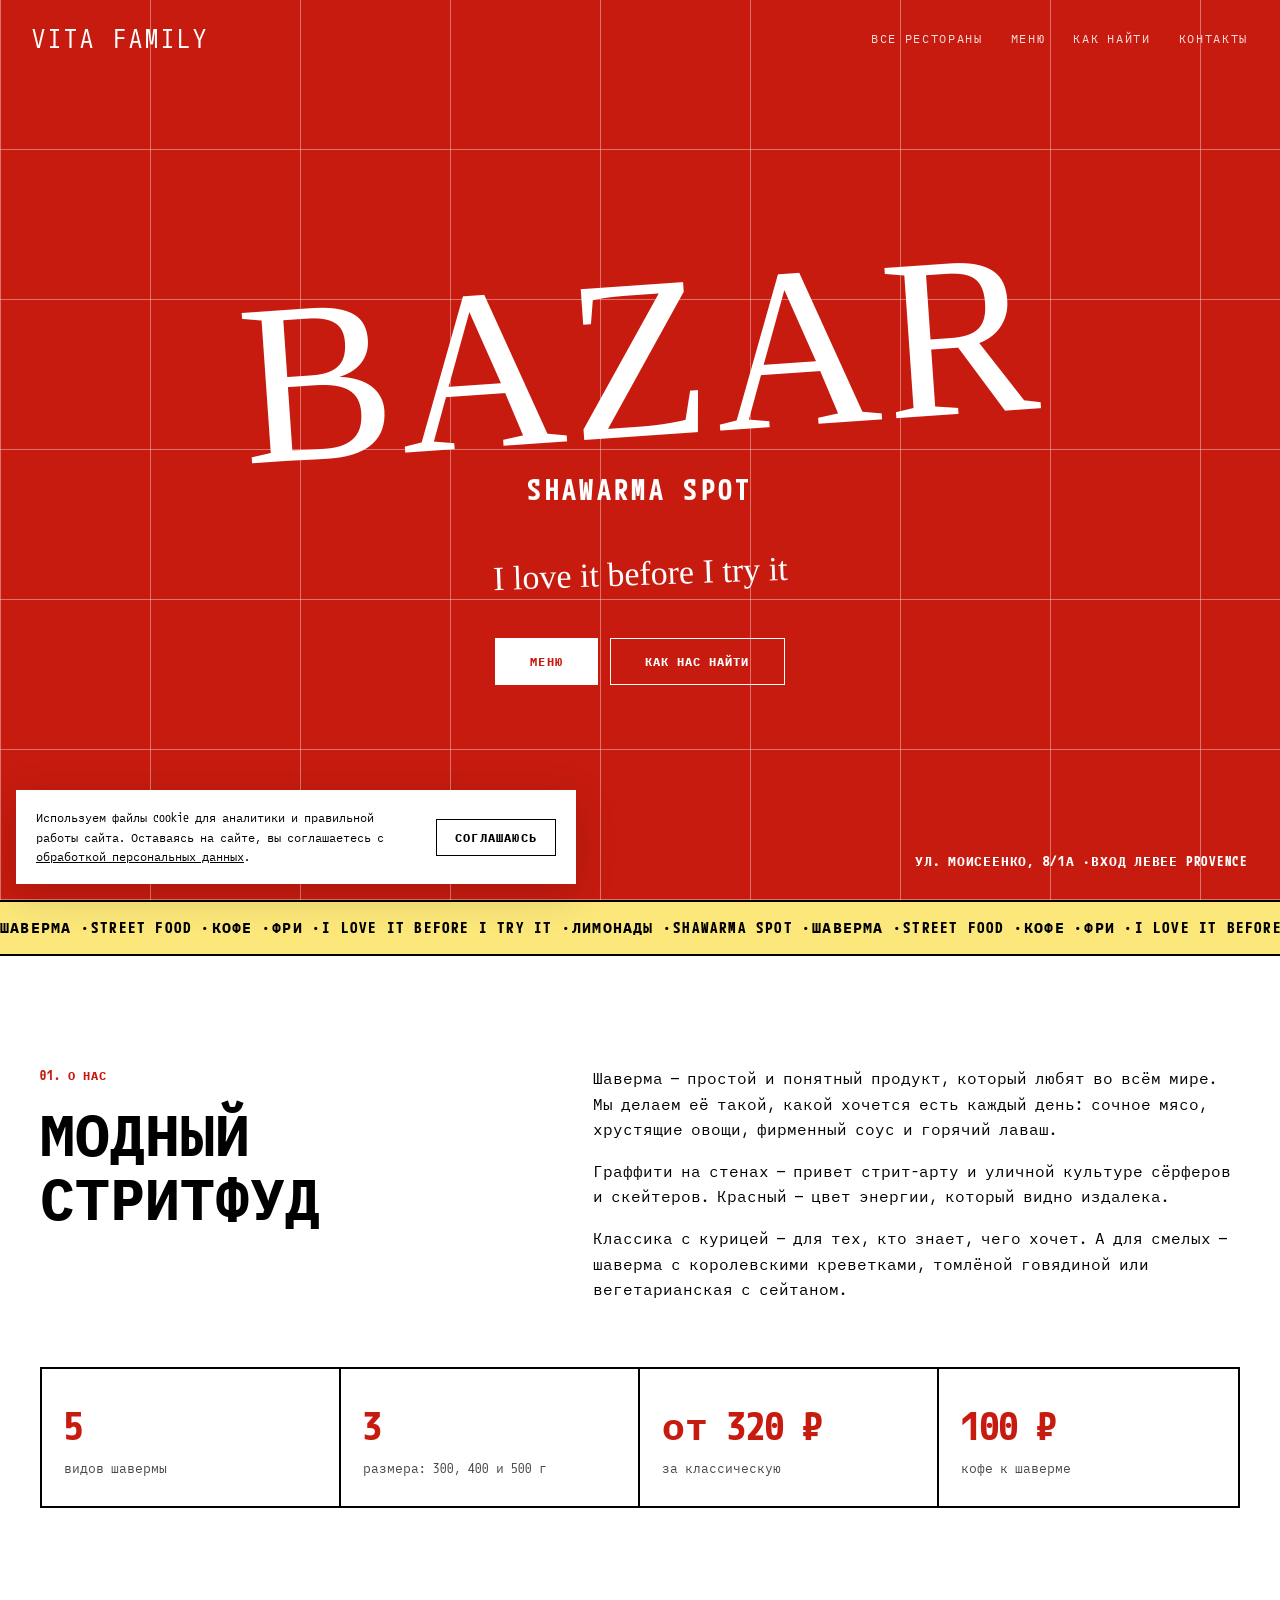
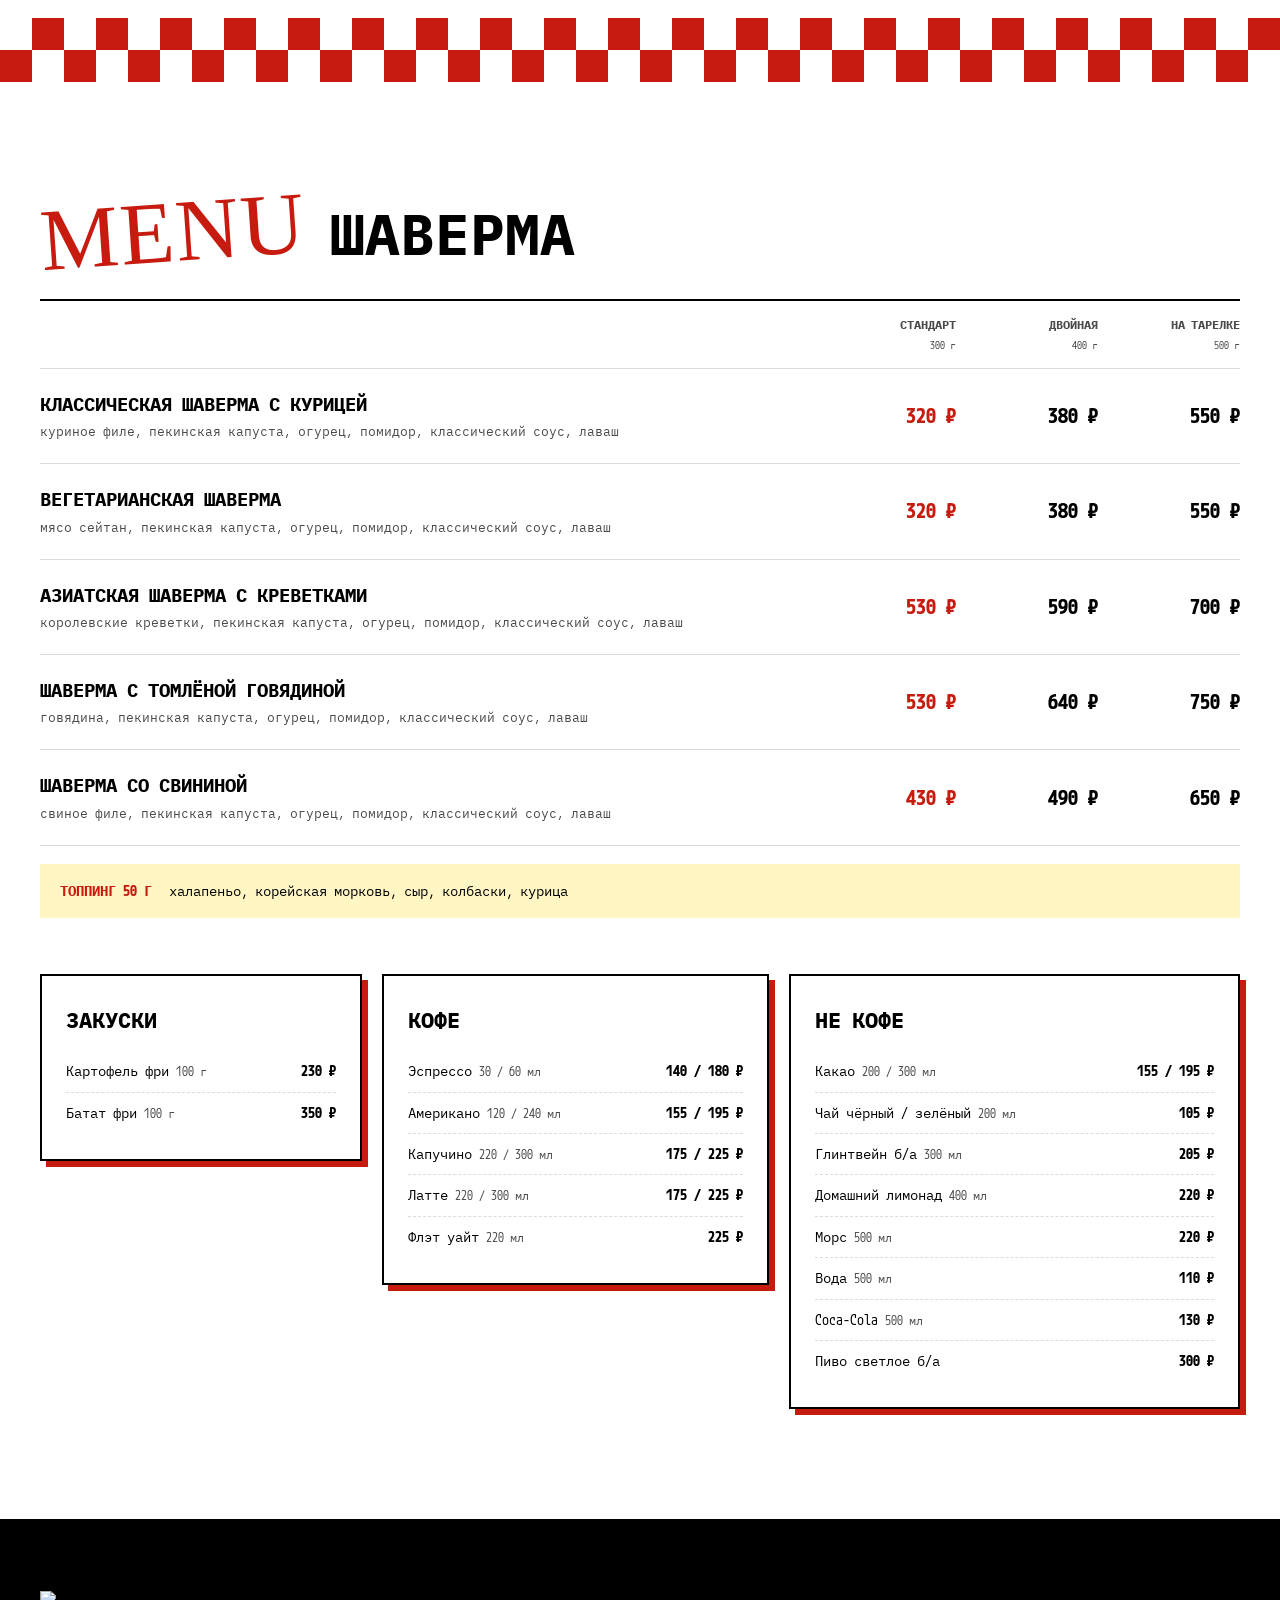
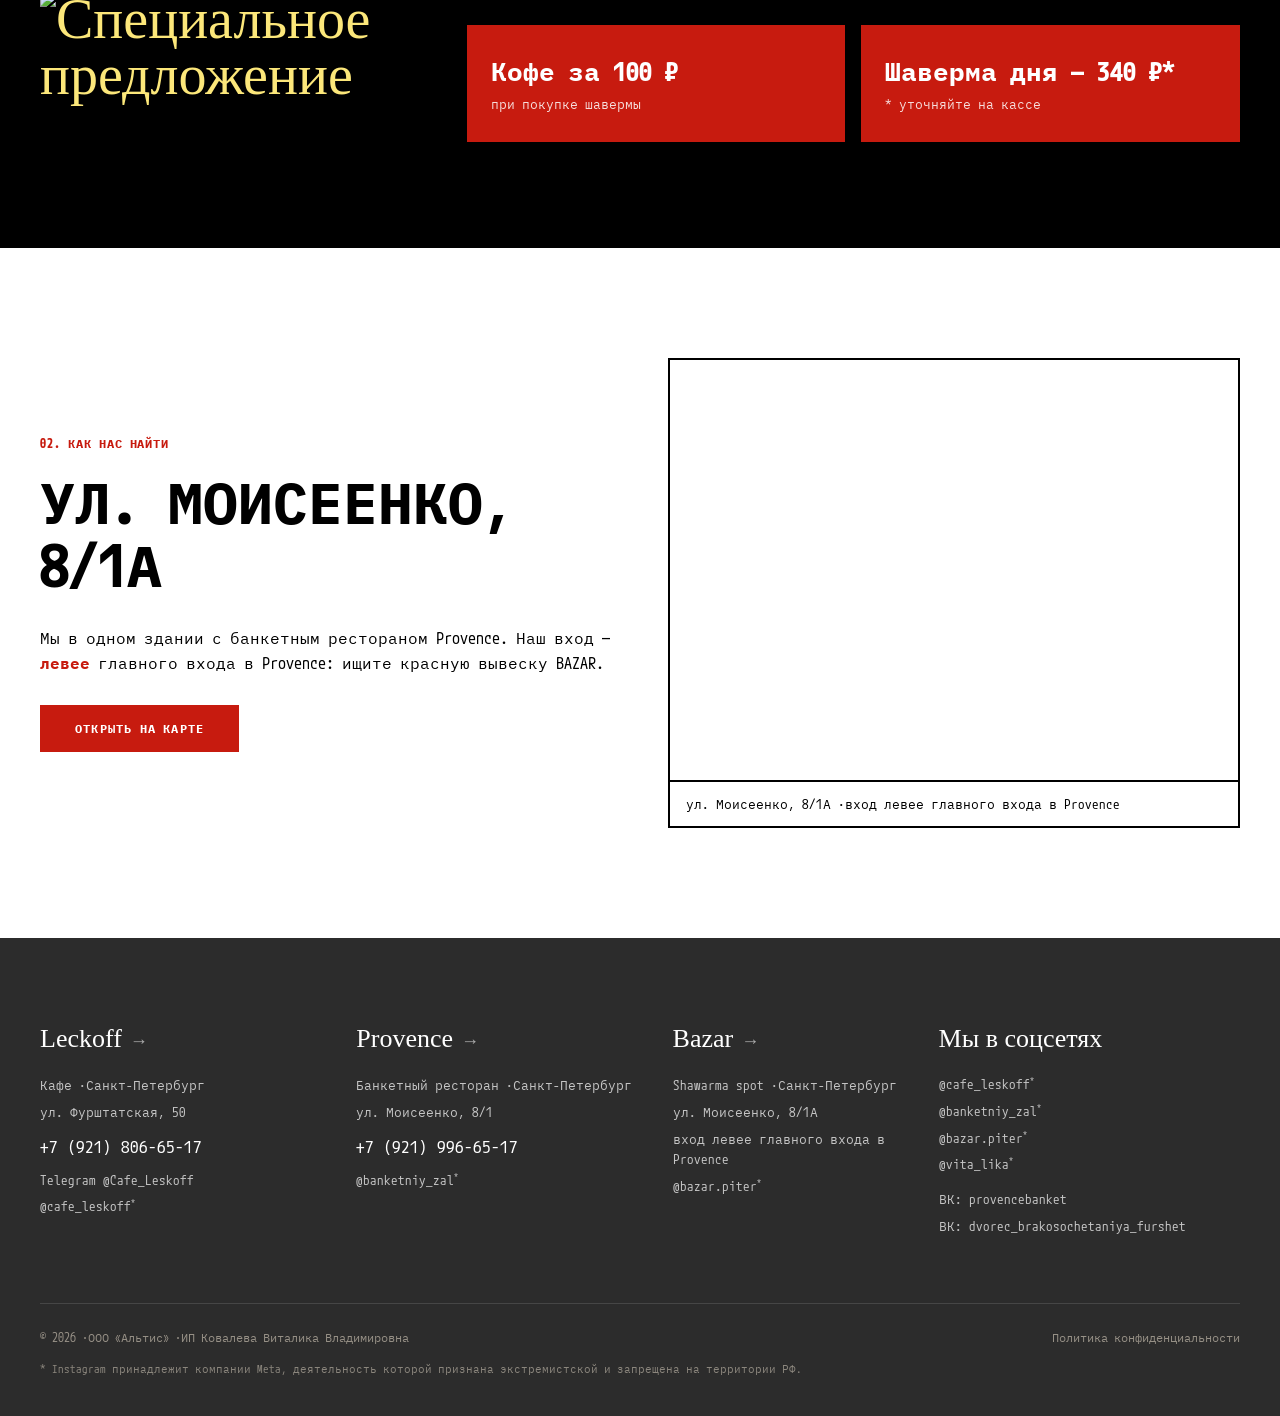
==== bazar.html @ 74ecf5f9 "v1 site" ====
<!doctype html>
<html lang="ru" class="is-loading">
<head>
  <meta charset="utf-8">
  <meta name="viewport" content="width=device-width, initial-scale=1">
  <title>Bazar — shawarma spot, Санкт-Петербург</title>
  <meta name="description" content="Bazar — шаверма-спот на ул. Моисеенко, 8/1: шаверма с курицей, креветками, говядиной и сейтаном, фри, кофе и лимонады.">
  <link rel="preconnect" href="https://fonts.googleapis.com">
  <link href="https://fonts.googleapis.com/css2?family=M+PLUS+Code+Latin:wght@400;500;700&family=IBM+Plex+Mono:wght@400;500;700&family=Permanent+Marker&family=Montserrat:wght@300;400;500;600&display=swap" rel="stylesheet">
  <link rel="stylesheet" href="styles.css">
</head>
<body class="theme-bazar">
  <!-- ПРЕЛОАДЕР -->
  <div class="preloader" aria-hidden="true">
    <div class="preloader__inner">
      <div class="preloader__word"><span style="--i:0">v</span><span style="--i:1">i</span><span style="--i:2">t</span><span style="--i:3">a</span><span style="--i:4">&nbsp;</span><span style="--i:5">f</span><span style="--i:6">a</span><span style="--i:7">m</span><span style="--i:8">i</span><span style="--i:9">l</span><span style="--i:10">y</span></div>
      <div class="preloader__line"><i></i></div>
    </div>
  </div>

  <header class="header">
    <a href="index.html" class="logo">vita family</a>
    <nav class="nav">
      <a href="index.html">Все рестораны</a>
      <a href="#menu">Меню</a>
      <a href="#find">Как найти</a>
      <a href="#contacts">Контакты</a>
    </nav>
    <button class="burger" aria-label="Меню">☰</button>
  </header>

  <!-- HERO: красная сетка из брендбука -->
  <section class="bz-hero">
    <div class="container bz-hero__inner">
      <div class="bz-hero__logo">
        <h1 class="bz-brush">BAZAR</h1>
        <span class="bz-hero__sub">SHAWARMA SPOT</span>
      </div>
      <p class="bz-hero__tag">I love it before I try it</p>
      <div class="bz-hero__actions">
        <a href="#menu" class="btn bz-btn bz-btn--white">Меню</a>
        <a href="#find" class="btn bz-btn">Как нас найти</a>
      </div>
      <div class="bz-hero__meta">
        <span>Санкт-Петербург</span>
        <span>ул. Моисеенко, 8/1А · вход левее Provence</span>
      </div>
    </div>
  </section>

  <div class="bz-marquee" aria-hidden="true"><div class="bz-marquee__track"><span>ШАВЕРМА · STREET FOOD · КОФЕ · ФРИ · I LOVE IT BEFORE I TRY IT · ЛИМОНАДЫ · SHAWARMA SPOT · </span><span>ШАВЕРМА · STREET FOOD · КОФЕ · ФРИ · I LOVE IT BEFORE I TRY IT · ЛИМОНАДЫ · SHAWARMA SPOT · </span><span>ШАВЕРМА · STREET FOOD · КОФЕ · ФРИ · I LOVE IT BEFORE I TRY IT · ЛИМОНАДЫ · SHAWARMA SPOT · </span><span>ШАВЕРМА · STREET FOOD · КОФЕ · ФРИ · I LOVE IT BEFORE I TRY IT · ЛИМОНАДЫ · SHAWARMA SPOT · </span></div></div>

  <!-- О НАС -->
  <section id="about" class="section">
    <div class="container bz-about reveal">
      <div>
        <div class="eyebrow">01. О нас</div>
        <h2 class="h2">Модный стритфуд</h2>
      </div>
      <div class="bz-about__text">
        <p>Шаверма — простой и понятный продукт, который любят во всём мире. Мы делаем её такой, какой хочется есть каждый день: сочное мясо, хрустящие овощи, фирменный соус и горячий лаваш.</p>
        <p>Граффити на стенах — привет стрит-арту и уличной культуре сёрферов и скейтеров. Красный — цвет энергии, который видно издалека.</p>
        <p>Классика с курицей — для тех, кто знает, чего хочет. А для смелых — шаверма с королевскими креветками, томлёной говядиной или вегетарианская с сейтаном.</p>
      </div>
    </div>
    <div class="container">
      <div class="bz-facts reveal">
        <div><b>5</b><span>видов шавермы</span></div>
        <div><b>3</b><span>размера: 300, 400 и 500 г</span></div>
        <div><b>от 320 ₽</b><span>за классическую</span></div>
        <div><b>100 ₽</b><span>кофе к шаверме</span></div>
      </div>
    </div>
  </section>

  <div class="bz-checker" aria-hidden="true"></div>

  <!-- МЕНЮ -->
  <section id="menu" class="section">
    <div class="container">
      <div class="bz-menu-head reveal">
        <span class="bz-brush bz-brush--red">MENU</span>
        <h2 class="h2">Шаверма</h2>
      </div>
      <div class="bz-table reveal">
        <div class="bz-row bz-row--head">
          <div></div><div>стандарт<br><small>300 г</small></div><div>двойная<br><small>400 г</small></div><div>на тарелке<br><small>500 г</small></div>
        </div>
          <div class="bz-row">
            <div class="bz-row__name"><b>Классическая шаверма с курицей</b><span>куриное филе, пекинская капуста, огурец, помидор, классический соус, лаваш</span></div>
            <div class="bz-row__p" data-label="стандарт 300 г">320 ₽</div>
            <div class="bz-row__p" data-label="двойная 400 г">380 ₽</div>
            <div class="bz-row__p" data-label="на тарелке 500 г">550 ₽</div>
          </div>
          <div class="bz-row">
            <div class="bz-row__name"><b>Вегетарианская шаверма</b><span>мясо сейтан, пекинская капуста, огурец, помидор, классический соус, лаваш</span></div>
            <div class="bz-row__p" data-label="стандарт 300 г">320 ₽</div>
            <div class="bz-row__p" data-label="двойная 400 г">380 ₽</div>
            <div class="bz-row__p" data-label="на тарелке 500 г">550 ₽</div>
          </div>
          <div class="bz-row">
            <div class="bz-row__name"><b>Азиатская шаверма с креветками</b><span>королевские креветки, пекинская капуста, огурец, помидор, классический соус, лаваш</span></div>
            <div class="bz-row__p" data-label="стандарт 300 г">530 ₽</div>
            <div class="bz-row__p" data-label="двойная 400 г">590 ₽</div>
            <div class="bz-row__p" data-label="на тарелке 500 г">700 ₽</div>
          </div>
          <div class="bz-row">
            <div class="bz-row__name"><b>Шаверма с томлёной говядиной</b><span>говядина, пекинская капуста, огурец, помидор, классический соус, лаваш</span></div>
            <div class="bz-row__p" data-label="стандарт 300 г">530 ₽</div>
            <div class="bz-row__p" data-label="двойная 400 г">640 ₽</div>
            <div class="bz-row__p" data-label="на тарелке 500 г">750 ₽</div>
          </div>
          <div class="bz-row">
            <div class="bz-row__name"><b>Шаверма со свининой</b><span>свиное филе, пекинская капуста, огурец, помидор, классический соус, лаваш</span></div>
            <div class="bz-row__p" data-label="стандарт 300 г">430 ₽</div>
            <div class="bz-row__p" data-label="двойная 400 г">490 ₽</div>
            <div class="bz-row__p" data-label="на тарелке 500 г">650 ₽</div>
          </div>
      </div>
      <div class="bz-topping reveal"><b>Топпинг 50 г</b> халапеньо, корейская морковь, сыр, колбаски, курица</div>

      <div class="bz-cols reveal">
        <div class="bz-card">
          <h3 class="bz-card__title">Закуски</h3>
          <ul class="bz-list">
            <li><span>Картофель фри <small>100 г</small></span><b>230 ₽</b></li>
            <li><span>Батат фри <small>100 г</small></span><b>350 ₽</b></li>
          </ul>
        </div>
        <div class="bz-card">
          <h3 class="bz-card__title">Кофе</h3>
          <ul class="bz-list">
            <li><span>Эспрессо <small>30 / 60 мл</small></span><b>140 / 180 ₽</b></li>
            <li><span>Американо <small>120 / 240 мл</small></span><b>155 / 195 ₽</b></li>
            <li><span>Капучино <small>220 / 300 мл</small></span><b>175 / 225 ₽</b></li>
            <li><span>Латте <small>220 / 300 мл</small></span><b>175 / 225 ₽</b></li>
            <li><span>Флэт уайт <small>220 мл</small></span><b>225 ₽</b></li>
          </ul>
        </div>
        <div class="bz-card">
          <h3 class="bz-card__title">Не кофе</h3>
          <ul class="bz-list">
            <li><span>Какао <small>200 / 300 мл</small></span><b>155 / 195 ₽</b></li>
            <li><span>Чай чёрный / зелёный <small>200 мл</small></span><b>105 ₽</b></li>
            <li><span>Глинтвейн б/а <small>300 мл</small></span><b>205 ₽</b></li>
            <li><span>Домашний лимонад <small>400 мл</small></span><b>220 ₽</b></li>
            <li><span>Морс <small>500 мл</small></span><b>220 ₽</b></li>
            <li><span>Вода <small>500 мл</small></span><b>110 ₽</b></li>
            <li><span>Coca-Cola <small>500 мл</small></span><b>130 ₽</b></li>
            <li><span>Пиво светлое б/а </span><b>300 ₽</b></li>
          </ul>
        </div>
      </div>
    </div>
  </section>

  <!-- СПЕЦПРЕДЛОЖЕНИЕ -->
  <section class="bz-offer">
    <div class="container bz-offer__inner reveal">
      <div class="bz-offer__label"><img src="img/bazar-special.svg" alt="Специальное предложение" width="420" height="200"></div>
      <div class="bz-offer__items">
        <div class="bz-offer__item"><b>Кофе за 100 ₽</b><span>при покупке шавермы</span></div>
        <div class="bz-offer__item"><b>Шаверма дня — 340 ₽*</b><span>* уточняйте на кассе</span></div>
      </div>
    </div>
  </section>

  <!-- КАК НАЙТИ -->
  <section id="find" class="section">
    <div class="container bz-find reveal">
      <div>
        <div class="eyebrow">02. Как нас найти</div>
        <h2 class="h2">ул. Моисеенко, 8/1А</h2>
        <p class="bz-find__text">Мы в одном здании с банкетным рестораном Provence. Наш вход — <b>левее</b> главного входа в Provence: ищите красную вывеску BAZAR.</p>
        <a class="btn btn--fill" href="https://yandex.ru/maps/-/CXf7vB0g" target="_blank" rel="noopener">Открыть на карте</a>
      </div>
      <div class="bz-map">
        <iframe src="https://yandex.ru/map-widget/v1/-/CXf7vB0g" title="Bazar на Яндекс Картах: ул. Моисеенко, 8/1А" loading="lazy" allowfullscreen></iframe>
        <p class="bz-map__cap">ул. Моисеенко, 8/1А · вход левее главного входа в Provence</p>
      </div>
    </div>
  </section>

  <!-- ПОДВАЛ (общий для всех страниц) -->
  <footer id="contacts" class="footer">
    <div class="container">
      <div class="footer__grid footer__grid--4">
        <div>
          <h4><a href="leskoff.html" class="footer__title">Leckoff <span>→</span></a></h4>
          <p>Кафе · Санкт-Петербург</p>
          <p>ул. Фурштатская, 50</p>
          <p class="footer__phone"><a href="tel:+79218066517">+7 (921) 806-65-17</a></p>
          <p><a href="https://t.me/Cafe_Leskoff" target="_blank" rel="noopener">Telegram @Cafe_Leskoff</a></p>
          <p><a href="https://instagram.com/cafe_leskoff" target="_blank" rel="noopener">@cafe_leskoff<sup>*</sup></a></p>
        </div>
        <div>
          <h4><a href="provence.html" class="footer__title">Provence <span>→</span></a></h4>
          <p>Банкетный ресторан · Санкт-Петербург</p>
          <p>ул. Моисеенко, 8/1</p>
          <p class="footer__phone"><a href="tel:+79219966517">+7 (921) 996-65-17</a></p>
          <p><a href="https://instagram.com/banketniy_zal" target="_blank" rel="noopener">@banketniy_zal<sup>*</sup></a></p>
        </div>
        <div>
          <h4><a href="bazar.html" class="footer__title">Bazar <span>→</span></a></h4>
          <p>Shawarma spot · Санкт-Петербург</p>
          <p>ул. Моисеенко, 8/1А</p>
          <p>вход левее главного входа в Provence</p>
          <p><a href="https://instagram.com/bazar.piter" target="_blank" rel="noopener">@bazar.piter<sup>*</sup></a></p>
        </div>
        <div>
          <h4>Мы в соцсетях</h4>
          <p><a href="https://instagram.com/cafe_leskoff" target="_blank" rel="noopener">@cafe_leskoff<sup>*</sup></a></p>
          <p><a href="https://instagram.com/banketniy_zal" target="_blank" rel="noopener">@banketniy_zal<sup>*</sup></a></p>
          <p><a href="https://instagram.com/bazar.piter" target="_blank" rel="noopener">@bazar.piter<sup>*</sup></a></p>
          <p><a href="https://instagram.com/vita_lika" target="_blank" rel="noopener">@vita_lika<sup>*</sup></a></p>
          <p class="footer__gap"><a href="https://vk.ru/provencebanket" target="_blank" rel="noopener">ВК: provencebanket</a></p>
          <p><a href="https://vk.ru/dvorec_brakosochetaniya_furshet" target="_blank" rel="noopener">ВК: dvorec_brakosochetaniya_furshet</a></p>
        </div>
      </div>
      <div class="footer__bottom">
        <span>© 2026 · ООО «Альтис» · ИП Ковалева Виталика Владимировна</span>
        <a href="#">Политика конфиденциальности</a>
      </div>
      <p class="footer__note">* Instagram принадлежит компании Meta, деятельность которой признана экстремистской и запрещена на территории РФ.</p>
    </div>
  </footer>

  <div class="cookie">
    <span>Используем файлы cookie для аналитики и правильной работы сайта. Оставаясь на сайте, вы соглашаетесь с <a href="#">обработкой персональных данных</a>.</span>
    <button class="btn btn--dark">Соглашаюсь</button>
  </div>

  <script src="script.js"></script>
</body>
</html>
---- styles.css ----
/* ===== Базовые переменные ===== */
/* ===== Шрифт Involve =====
   Положите файлы шрифта в папку fonts/ с именами вида Involve-Regular.ttf
   (подробно — в fonts/README.txt). Пока файлов нет, используется Montserrat. */
@font-face {
  font-family: "Involve";
  src: local("Involve Light"), local("Involve-Light"),
       url("fonts/Involve-Light.woff2") format("woff2"),
       url("fonts/Involve-Light.woff") format("woff"),
       url("fonts/Involve-Light.ttf") format("truetype"),
       url("fonts/Involve-Light.otf") format("opentype");
  font-weight: 300; font-style: normal; font-display: swap;
}
@font-face {
  font-family: "Involve";
  src: local("Involve Regular"), local("Involve-Regular"), local("Involve"),
       url("fonts/Involve-Regular.woff2") format("woff2"),
       url("fonts/Involve-Regular.woff") format("woff"),
       url("fonts/Involve-Regular.ttf") format("truetype"),
       url("fonts/Involve-Regular.otf") format("opentype");
  font-weight: 400; font-style: normal; font-display: swap;
}
@font-face {
  font-family: "Involve";
  src: local("Involve Medium"), local("Involve-Medium"),
       url("fonts/Involve-Medium.woff2") format("woff2"),
       url("fonts/Involve-Medium.woff") format("woff"),
       url("fonts/Involve-Medium.ttf") format("truetype"),
       url("fonts/Involve-Medium.otf") format("opentype");
  font-weight: 500; font-style: normal; font-display: swap;
}
@font-face {
  font-family: "Involve";
  src: local("Involve SemiBold"), local("Involve-SemiBold"),
       url("fonts/Involve-SemiBold.woff2") format("woff2"),
       url("fonts/Involve-SemiBold.woff") format("woff"),
       url("fonts/Involve-SemiBold.ttf") format("truetype"),
       url("fonts/Involve-SemiBold.otf") format("opentype");
  font-weight: 600; font-style: normal; font-display: swap;
}
@font-face {
  font-family: "Involve";
  src: local("Involve Bold"), local("Involve-Bold"),
       url("fonts/Involve-Bold.woff2") format("woff2"),
       url("fonts/Involve-Bold.woff") format("woff"),
       url("fonts/Involve-Bold.ttf") format("truetype"),
       url("fonts/Involve-Bold.otf") format("opentype");
  font-weight: 700; font-style: normal; font-display: swap;
}

/* ===== Базовые переменные ===== */
:root {
  --bg: #FFF3DF;              /* фон */
  --ink: #26140C;             /* текст */
  --accent: #044202;          /* акцент */
  --accent-dark: #022B01;     /* акцент при наведении */
  --accent-on-dark: #B9D3A8;  /* акцент на тёмном фоне (зелёный светлее, чтобы читался) */
  --muted: #6E5A4C;           /* второстепенный текст */
  --line: rgba(38, 20, 12, .16);
  --dark: #26140C;            /* тёмные секции и подвал */
  --on-dark: #FFF3DF;
  --on-dark-muted: rgba(255, 243, 223, .7);
  --soft: #F6E4C6;            /* светлые плашки */
  --card: #FFF9EE;            /* карточки */
  --serif: "Involve", "Montserrat", Arial, sans-serif;
  --sans: "Involve", "Montserrat", Arial, sans-serif;
}

* { box-sizing: border-box; margin: 0; padding: 0; }
html { scroll-behavior: smooth; }
body { background: var(--bg); color: var(--ink); font-family: var(--sans); font-size: 15px; line-height: 1.6; }
a { color: inherit; text-decoration: none; }
img { max-width: 100%; display: block; }
.container { width: min(1200px, 100% - 32px); margin-inline: auto; }

/* ===== Шапка ===== */
.header {
  position: fixed; inset: 0 0 auto 0; z-index: 50;
  display: flex; align-items: center; justify-content: space-between;
  padding: 18px 32px; color: #fff;
  transition: background .3s, color .3s, padding .3s;
}
.header.scrolled { background: rgba(255, 243, 223, .96); color: var(--ink); padding: 12px 32px; box-shadow: 0 1px 0 var(--line); }
.logo { font-family: var(--serif); font-size: 26px; letter-spacing: .12em; text-transform: uppercase; }
.nav { display: flex; gap: 28px; font-size: 12px; letter-spacing: .14em; text-transform: uppercase; }
.nav a { opacity: .85; transition: opacity .2s; }
.nav a:hover { opacity: 1; }
.burger { display: none; background: none; border: 0; color: inherit; font-size: 26px; cursor: pointer; }

/* ===== Главная: плашки ресторанов ===== */
.slider { position: relative; }
.tiles {
  display: flex; gap: 0; padding-inline: 0; min-height: 100vh; overflow-x: auto; scroll-snap-type: x mandatory; background: var(--dark);
  scroll-behavior: smooth; scrollbar-width: none; overscroll-behavior-x: contain;
}
.tiles::-webkit-scrollbar { display: none; }
.tile {
  position: relative; overflow: hidden; display: flex; align-items: flex-end; justify-content: center;
  flex: 0 0 100%; min-height: 100vh; color: #fff; isolation: isolate; scroll-snap-align: center;
  transition: opacity .6s, transform .6s; opacity: 1;
}
.slider__arrow {
  position: absolute; top: 50%; z-index: 5; width: 56px; height: 56px; transform: translateY(-50%);
  border: 1px solid rgba(255,255,255,.7); border-radius: 50%; background: rgba(38,20,12,.35); color: #fff;
  font-size: 20px; cursor: pointer; backdrop-filter: blur(4px); transition: background .25s, opacity .25s;
}
.slider__arrow:hover { background: rgba(38,20,12,.7); }
.slider__arrow--prev { left: 24px; }
.slider__arrow--next { right: 24px; }
.slider__arrow[disabled] { opacity: 0; pointer-events: none; }
.tile__bg {
  position: absolute; inset: 0; z-index: -2;
  background: var(--img, linear-gradient(135deg, #5a3a2a, #1d1a17)) center / cover no-repeat;
  transition: transform 1.2s ease;
}
.tile::after { content: ""; position: absolute; inset: 0; z-index: -1; background: linear-gradient(to top, rgba(0,0,0,.65), rgba(0,0,0,.05) 60%); transition: background .4s; }
.tile:hover .tile__bg { transform: scale(1.06); }
.tile:hover::after { background: linear-gradient(to top, rgba(0,0,0,.75), rgba(0,0,0,.2) 70%); }
.tile__content { text-align: center; padding: 0 24px 80px; }
.tile__city { font-size: 12px; letter-spacing: .3em; text-transform: uppercase; opacity: .85; }
.tile__name { font-family: var(--serif); font-weight: 400; font-size: clamp(40px, 6vw, 84px); letter-spacing: .06em; line-height: 1; margin: 10px 0 18px; text-transform: uppercase; }
.tile__more { display: inline-block; font-size: 12px; letter-spacing: .2em; text-transform: uppercase; border-bottom: 1px solid currentColor; padding-bottom: 4px; }

/* Текущая плашка ярче, соседние приглушены и выглядывают по краям */
.tile.is-current { opacity: 1; }
/* плашки во всю ширину экрана */
.tile .tile__content { transition: opacity .6s .2s, transform .6s .2s; }
.tile:not(.is-current) .tile__content { opacity: 0; transform: translateY(20px); }
.slider__ui { position: absolute; left: 50%; bottom: 28px; transform: translateX(-50%); z-index: 6;
  display: flex; align-items: center; gap: 22px; color: #fff; font-size: 12px; letter-spacing: .2em; }
.slider__counter b { font-weight: 600; }
.slider__dots { display: flex; gap: 8px; }
.slider__dot { width: 56px; height: 2px; padding: 8px 0; background: none; border: 0; cursor: pointer; position: relative; }
.slider__dot::before, .slider__dot i { content: ""; position: absolute; left: 0; top: 7px; height: 2px; width: 100%; background: rgba(255,255,255,.3); }
.slider__dot i { width: 0; background: #fff; }
.slider__dot.is-active i { animation: dot-fill var(--delay, 5000ms) linear forwards; }
.slider__dots.is-paused .slider__dot.is-active i { animation-play-state: paused; }
@keyframes dot-fill { to { width: 100%; } }

/* ===== Прелоадер «vita family» ===== */
.preloader { position: fixed; inset: 0; z-index: 1000; display: flex; align-items: center; justify-content: center;
  background: var(--bg); color: var(--ink); transition: transform .8s cubic-bezier(.77,0,.18,1), opacity .8s;
  animation: preloader-failsafe 0s 6s forwards; }
.preloader.is-done { transform: translateY(-100%); }
.is-loading body { overflow: hidden; }
.preloader__inner { display: flex; flex-direction: column; align-items: center; gap: 22px; }
.preloader__word { display: flex; overflow: hidden; font-family: "Involve", "Montserrat", Arial, sans-serif; font-weight: 400;
  font-size: clamp(36px, 6vw, 72px); letter-spacing: .08em; text-transform: lowercase; line-height: 1.15; }
.preloader__word span { display: inline-block; transform: translateY(110%); opacity: 0;
  animation: pl-letter .7s cubic-bezier(.2,.7,.2,1) forwards; animation-delay: calc(var(--i) * 55ms + 150ms); }
.preloader__line { width: min(220px, 50vw); height: 1px; background: var(--line); position: relative; overflow: hidden; }
.preloader__line i { position: absolute; inset: 0; background: var(--accent); transform: scaleX(0); transform-origin: left;
  animation: pl-line 1.3s .3s ease forwards; }
@keyframes pl-letter { to { transform: none; opacity: 1; } }
@keyframes pl-line { to { transform: scaleX(1); } }
@keyframes preloader-failsafe { to { opacity: 0; visibility: hidden; } }
@media (prefers-reduced-motion: reduce) {
  .preloader__word span, .preloader__line i { animation-duration: .01ms; animation-delay: 0s; }
}

/* ===== Страница ресторана: hero ===== */
.hero {
  position: relative; min-height: 100vh; display: flex; align-items: flex-end;
  color: #fff; isolation: isolate; padding: 120px 0 64px;
}
.hero__bg { position: absolute; inset: 0; z-index: -2; background: var(--img) center / cover no-repeat; }
.hero::after { content: ""; position: absolute; inset: 0; z-index: -1; background: linear-gradient(to top, rgba(0,0,0,.7), rgba(0,0,0,.15)); }
.hero h1 { font-family: var(--serif); font-weight: 400; font-size: clamp(48px, 8vw, 110px); letter-spacing: .05em; line-height: 1; text-transform: uppercase; }
.hero__grid { display: grid; grid-template-columns: 1.3fr 1fr; gap: 40px; align-items: end; }
.hero__info { display: grid; gap: 14px; font-size: 14px; }
.hero__info b { display: block; font-size: 11px; letter-spacing: .2em; text-transform: uppercase; font-weight: 500; opacity: .75; }
.hero__actions { display: flex; gap: 12px; margin-top: 28px; flex-wrap: wrap; }

/* ===== Кнопки ===== */
.btn {
  display: inline-block; padding: 15px 34px; border: 1px solid currentColor; background: transparent; color: inherit;
  font: 500 12px var(--sans); letter-spacing: .2em; text-transform: uppercase; cursor: pointer; transition: background .25s, color .25s;
}
.btn:hover { background: #fff; color: var(--ink); }
.btn--fill { background: var(--accent); border-color: var(--accent); color: #fff; }
.btn--fill:hover { background: var(--accent-dark); border-color: var(--accent-dark); color: #fff; }
.btn--dark { color: var(--ink); }
.btn--dark:hover { background: var(--ink); color: #fff; }

/* ===== Якорное подменю ===== */
.subnav { position: sticky; top: 58px; z-index: 40; background: var(--bg); border-bottom: 1px solid var(--line); }
.subnav ul { list-style: none; display: flex; gap: 36px; justify-content: center; padding: 16px 0; overflow-x: auto; }
.subnav a { font-size: 12px; letter-spacing: .18em; text-transform: uppercase; white-space: nowrap; color: var(--muted); }
.subnav a:hover, .subnav a.active { color: var(--ink); }

/* ===== Секции ===== */
.section { padding: 110px 0; }
.section--dark { background: var(--dark); color: var(--on-dark); }
.section--dark .muted { color: var(--on-dark-muted); }
.eyebrow { font-size: 12px; letter-spacing: .3em; text-transform: uppercase; color: var(--accent); margin-bottom: 18px; }
.section--dark .eyebrow { color: var(--accent-on-dark); }
.h2 { font-family: var(--serif); font-weight: 400; font-size: clamp(34px, 4.5vw, 58px); line-height: 1.1; margin-bottom: 28px; text-transform: uppercase; letter-spacing: .03em; }
.muted { color: var(--muted); }
.split { display: grid; grid-template-columns: 1fr 1fr; gap: 64px; align-items: center; }
.split--rev .split__media { order: 2; }
.split__media { aspect-ratio: 4 / 5; background: var(--img, #cbbfae) center / cover no-repeat; }
.text p + p { margin-top: 16px; }
.text .btn { margin-top: 30px; }

/* О ресторане — колонки */
.about { columns: 2; column-gap: 56px; }
.about p { break-inside: avoid; margin-bottom: 18px; }
.about p:first-child::first-letter { font-family: var(--serif); float: left; font-size: 74px; line-height: .8; padding: 6px 10px 0 0; color: var(--accent); }

/* Событие */
.event { display: grid; grid-template-columns: 1fr 1fr; min-height: 520px; }
.event__media { background: var(--img) center / cover no-repeat; }
.event__body { padding: 72px 64px; display: flex; flex-direction: column; justify-content: center; background: var(--soft); }
.event__meta { margin-top: 18px; font-size: 13px; color: var(--muted); }

/* Галерея */
.gallery { display: grid; grid-template-columns: repeat(4, 1fr); gap: 8px; }
.gallery div { aspect-ratio: 1; background: var(--img, #cbbfae) center / cover no-repeat; }

/* ===== Попапы ===== */
.modal { position: fixed; inset: 0; z-index: 100; display: none; align-items: flex-start; justify-content: center; background: rgba(38,20,12,.72); padding: 40px 16px; overflow-y: auto; }
.modal.open { display: flex; animation: fade .25s ease; }
.modal__box { position: relative; background: var(--bg); width: min(860px, 100%); padding: 56px 56px 48px; }
.modal__box--sm { width: min(520px, 100%); }
.modal__close { position: absolute; top: 14px; right: 18px; background: none; border: 0; font-size: 34px; line-height: 1; cursor: pointer; color: var(--ink); }
@keyframes fade { from { opacity: 0; } to { opacity: 1; } }

/* Меню-вкладки */
.tabs { display: flex; flex-wrap: wrap; gap: 8px; margin-bottom: 36px; }
.tab { padding: 10px 18px; border: 1px solid var(--line); background: none; font: 500 11px var(--sans); letter-spacing: .16em; text-transform: uppercase; cursor: pointer; color: var(--muted); }
.tab.active { background: var(--accent); color: #fff; border-color: var(--accent); }
.menu-panel { display: none; }
.menu-panel.active { display: block; }
.dish { display: grid; grid-template-columns: 1fr auto; gap: 4px 24px; padding: 16px 0; border-bottom: 1px dashed var(--line); }
.dish__name { font-family: var(--serif); font-size: 22px; }
.dish__price { font-family: var(--serif); font-size: 20px; white-space: nowrap; }
.dish__desc { grid-column: 1 / -1; font-size: 13px; color: var(--muted); }

/* Форма брони */
.form { display: grid; gap: 14px; margin-top: 10px; }
.form__row { display: grid; grid-template-columns: 1fr 1fr; gap: 14px; }
.form input, .form textarea, .form select {
  width: 100%; padding: 14px 0; border: 0; border-bottom: 1px solid var(--line); background: transparent;
  font: 15px var(--sans); color: var(--ink); outline: none;
}
.form input:focus, .form textarea:focus, .form select:focus { border-color: var(--ink); }
.form textarea { resize: vertical; min-height: 70px; }
.check { display: flex; gap: 10px; align-items: flex-start; font-size: 12px; color: var(--muted); }
.check input { width: auto; margin-top: 3px; }
.form .btn { margin-top: 10px; width: 100%; }
.form__ok { display: none; text-align: center; padding: 30px 0; font-family: var(--serif); font-size: 26px; }

/* ===== Подзаголовки внутри меню ===== */
.menu-sub { font-family: var(--serif); font-weight: 500; font-size: 26px; text-transform: lowercase; margin: 30px 0 4px; color: var(--accent); }
.menu-sub:first-child { margin-top: 0; }
.menu-sub small { font-family: var(--sans); font-size: 12px; color: var(--muted); letter-spacing: .05em; margin-left: 8px; }
.menu-note { font-size: 13px; color: var(--muted); margin: 6px 0 4px; }
.menu-footnote { margin-top: 32px; padding-top: 18px; border-top: 1px solid var(--line); font-size: 13px; color: var(--muted); }
.menu-footnote a { text-decoration: underline; }

/* ===== Бронь по звонку ===== */
.call { text-align: center; }
.call .h2 { font-size: clamp(28px, 3.2vw, 38px); }
.call .muted { max-width: 360px; margin: 0 auto; }
.call__phone { display: block; margin: 30px 0 22px; font-family: var(--serif); font-size: clamp(30px, 6vw, 42px); letter-spacing: .02em; }
.call__phone:hover { color: var(--accent); }
.call__btn { width: 100%; }
.call__hours { margin-top: 16px; font-size: 12px; letter-spacing: .14em; text-transform: uppercase; color: var(--muted); }

/* ===== Private events: пакетное предложение ===== */
.package { display: grid; grid-template-columns: 1.1fr 1fr; background: var(--dark); color: var(--on-dark); margin-top: 12px; }
.package__media { position: relative; min-height: 520px; background: var(--img) center / cover no-repeat; }
.package__badge {
  position: absolute; top: 28px; left: 28px; padding: 10px 18px; background: var(--accent); color: #fff;
  font-size: 11px; letter-spacing: .22em; text-transform: uppercase;
}
.package__body { padding: 64px 56px; display: flex; flex-direction: column; justify-content: center; }
.package__body .eyebrow { color: var(--accent-on-dark); }
.package__title { font-family: var(--serif); font-weight: 400; font-size: clamp(36px, 4vw, 54px); line-height: 1.05; text-transform: uppercase; }
.package__lead { margin: 18px 0 26px; color: var(--on-dark-muted); }
.package__list { list-style: none; display: grid; gap: 12px; margin-bottom: 32px; }
.package__list li { position: relative; padding-left: 28px; }
.package__list li::before { content: ""; position: absolute; left: 0; top: .7em; width: 16px; height: 1px; background: var(--accent-on-dark); }
.package__price { font-family: var(--serif); font-size: 44px; line-height: 1; margin-bottom: 30px; color: var(--on-dark); }
.package__price span, .package__price small { font-family: var(--sans); font-size: 13px; color: var(--on-dark-muted); letter-spacing: .08em; }
.package .btn { align-self: flex-start; }

/* ===== Private events: выбор формата ===== */
.formats__q { margin: 80px 0 24px; text-align: center; font-family: var(--serif); font-size: clamp(28px, 3.4vw, 40px); }
.formats { display: grid; grid-template-columns: 1fr 1fr; gap: 24px; }
.format { display: flex; flex-direction: column; background: var(--card); border: 1px solid var(--line); cursor: pointer; transition: border-color .3s, box-shadow .3s, transform .3s; outline: none; }
.format:hover { transform: translateY(-4px); box-shadow: 0 18px 40px rgba(0,0,0,.08); }
.format.is-active { border-color: var(--accent); box-shadow: 0 0 0 1px var(--accent); }
.format__media { aspect-ratio: 16 / 10; background: var(--img) center / cover no-repeat; }
.format__body { padding: 32px 32px 36px; display: flex; flex-direction: column; flex: 1; }
.format__tag { font-size: 11px; letter-spacing: .22em; text-transform: uppercase; color: var(--accent); }
.format__title { font-family: var(--serif); font-weight: 400; font-size: 44px; text-transform: uppercase; margin: 8px 0 12px; }
.format__body .btn { margin-top: auto; align-self: flex-start; }
.format__body .muted { margin-bottom: 28px; }
.format.is-active .btn { background: var(--ink); color: #fff; }

/* ===== Цены и граммовки в меню мероприятий ===== */
.dish__weight { font-family: var(--sans); font-size: 14px; color: var(--muted); }
.set-price { display: flex; align-items: baseline; gap: 10px; padding: 18px 22px; margin-bottom: 22px; background: var(--soft); }
.set-price b { font-size: 30px; font-weight: 500; color: var(--accent); }
.set-price span { font-size: 13px; color: var(--muted); letter-spacing: .06em; }
.pkg-total { margin-top: 30px; padding: 22px 24px; background: var(--dark); color: var(--on-dark); font-size: 16px; }
.pkg-total s { opacity: .55; margin: 0 8px; }
.pkg-total b { font-size: 26px; font-weight: 600; color: var(--accent-on-dark); }

/* ===== Пакет: цена и кнопки ===== */
.btn--light { color: var(--on-dark); }
.btn--light:hover { background: var(--on-dark); color: var(--ink); }
.package__price { display: flex; align-items: baseline; gap: 18px; flex-wrap: wrap; margin-bottom: 10px; }
.package__price s { font-size: 22px; color: var(--on-dark-muted); text-decoration-thickness: 1px; }
.package__price strong { font-size: clamp(40px, 4.4vw, 58px); font-weight: 500; letter-spacing: -.01em; color: var(--on-dark); }
.package__price strong span { font: inherit; color: inherit; letter-spacing: inherit; }
.package__price sup { font-size: .4em; color: var(--accent-on-dark); }
.package__fine { font-size: 12px; color: var(--on-dark-muted); margin-bottom: 28px; }
.package__actions { display: flex; gap: 12px; flex-wrap: wrap; }
.package__actions .btn--fill { background: var(--accent-on-dark); border-color: var(--accent-on-dark); color: var(--seg-active-text, var(--ink)); }
.package__actions .btn--fill:hover { background: var(--on-dark); border-color: var(--on-dark); }
.package__badge { background: var(--accent); }

/* ===== Карточки формата ===== */
.format__price { font-size: 22px; font-weight: 500; color: var(--accent); margin-bottom: 18px; }
.format__price span { font-size: 13px; font-weight: 400; color: var(--muted); }
.format__facts { list-style: none; display: grid; gap: 10px; margin-bottom: 30px; font-size: 14px; color: var(--muted); }
.format__facts li { padding-bottom: 10px; border-bottom: 1px dashed var(--line); }
.format__facts b { color: var(--ink); font-weight: 600; margin-right: 4px; }
.format.is-active .btn { background: var(--accent); border-color: var(--accent); color: #fff; }

/* ===== Условия проведения ===== */
.terms { margin-top: 96px; padding: 56px; background: var(--card); border: 1px solid var(--line); }
.terms__head { display: grid; grid-template-columns: 1fr 1fr; gap: 32px; align-items: end; margin-bottom: 36px; }
.terms__title { font-family: var(--serif); font-weight: 400; font-size: clamp(26px, 3vw, 38px); text-transform: uppercase; letter-spacing: .02em; line-height: 1.1; }
.terms__table { border-top: 1px solid var(--ink); }
.terms__row { display: grid; grid-template-columns: 2fr 1fr 1fr; gap: 16px; padding: 18px 0; border-bottom: 1px solid var(--line); align-items: baseline; }
.terms__row span:last-child { text-align: right; font-size: 20px; font-weight: 600; color: var(--accent); }
.terms__row small { display: block; font-size: 12px; color: var(--muted); }
.terms__row--head span, .terms__row--head span:last-child { font-size: 11px; font-weight: 500; letter-spacing: .18em; text-transform: uppercase; color: var(--muted); }
.terms__notes { list-style: none; display: grid; gap: 8px; margin: 26px 0 36px; font-size: 14px; }
.terms__notes li::before { content: "— "; color: var(--accent); }
.terms__extras { display: grid; grid-template-columns: repeat(3, 1fr); gap: 16px; }
.extra { display: flex; flex-direction: column; gap: 6px; padding: 22px 24px; background: var(--soft); border: 1px solid transparent; transition: border-color .25s, transform .25s; position: relative; }
.extra::after { content: "→"; position: absolute; right: 22px; top: 20px; color: var(--accent); transition: transform .25s; }
.extra:hover { border-color: var(--accent); transform: translateY(-2px); }
.extra:hover::after { transform: translateX(4px); }
.extra b { font-weight: 600; font-size: 16px; }
.extra span { font-size: 13px; color: var(--muted); }
.terms__contact { display: flex; justify-content: space-between; align-items: center; gap: 16px; flex-wrap: wrap; margin-top: 36px; padding-top: 24px; border-top: 1px solid var(--line); }
.terms__contact span { font-size: 12px; letter-spacing: .18em; text-transform: uppercase; color: var(--muted); }
.terms__contact a { font-size: 24px; font-weight: 500; color: var(--accent); }

/* ===== Тема Provence: лавандовый акцент ===== */
.theme-provence {
  --accent: #7A5C9E;
  --accent-dark: #5F4581;
  --accent-on-dark: #CDBBE9;
  --soft: #F1E2E4;
}

/* ===== Provence: элементы ===== */
.hero__kicker { font-size: 12px; letter-spacing: .3em; text-transform: uppercase; margin-bottom: 18px; opacity: .85; }
.section--tight { padding-top: 0; }
.stats { display: grid; grid-template-columns: repeat(4, 1fr); gap: 1px; margin-top: 56px; background: var(--line); border: 1px solid var(--line); }
.stat { background: var(--bg); padding: 28px 24px; }
.stat b { display: block; font-size: clamp(30px, 3.4vw, 44px); font-weight: 500; color: var(--accent); line-height: 1.1; }
.stat span { font-size: 13px; color: var(--muted); }

.seg { display: flex; gap: 8px; margin: 4px 0 18px; flex-wrap: wrap; }
.seg__btn { min-width: 64px; padding: 12px 18px; border: 1px solid var(--chip-line, rgba(255,243,223,.35)); background: transparent; color: var(--on-dark);
  font: 500 18px var(--sans); cursor: pointer; transition: background .2s, border-color .2s, color .2s; }
.seg__btn:hover { border-color: var(--accent-on-dark); }
.seg__btn.is-active { background: var(--accent-on-dark); border-color: var(--accent-on-dark); color: var(--seg-active-text, var(--ink)); }
.switch { display: inline-flex; align-items: center; gap: 12px; font-size: 14px; color: var(--on-dark-muted); cursor: pointer; margin-bottom: 26px; user-select: none; }
.switch input { position: absolute; opacity: 0; width: 1px; height: 1px; }
.switch__track { width: 42px; height: 24px; border-radius: 12px; background: var(--track, rgba(255,243,223,.25)); position: relative; transition: background .2s; flex: none; }
.switch__track::after { content: ""; position: absolute; top: 3px; left: 3px; width: 18px; height: 18px; border-radius: 50%; background: var(--on-dark); transition: transform .2s; }
.switch input:checked + .switch__track { background: var(--accent-on-dark); }
.switch input:checked + .switch__track::after { transform: translateX(18px); background: var(--ink); }
.switch input:focus-visible + .switch__track { outline: 2px solid var(--accent-on-dark); outline-offset: 2px; }
.pkg-facts { list-style: none; display: grid; grid-template-columns: repeat(3, 1fr); gap: 12px; margin-bottom: 28px; }
.pkg-facts li { padding: 14px 12px; border: 1px solid var(--chip-line, rgba(255,243,223,.18)); }
.pkg-facts b { display: block; font-size: 22px; font-weight: 500; color: var(--on-dark); }
.pkg-facts span { font-size: 12px; color: var(--on-dark-muted); }
.pkg-list { list-style: none; display: grid; grid-template-columns: 1fr 1fr; gap: 10px 32px; margin-bottom: 36px; }
.pkg-list li { position: relative; padding-left: 26px; font-size: 15px; }
.pkg-list li::before { content: ""; position: absolute; left: 0; top: .55em; width: 12px; height: 12px; border-radius: 50%; border: 2px solid var(--accent); }

.menus__head { display: grid; grid-template-columns: 1fr 1fr; gap: 40px; align-items: end; margin-bottom: 40px; }
.menus { display: grid; grid-template-columns: repeat(4, 1fr); gap: 16px; }
.menu-card { display: flex; flex-direction: column; gap: 10px; padding: 30px 24px 26px; background: var(--card); border: 1px solid var(--line);
  transition: transform .3s, border-color .3s, box-shadow .3s; }
.menu-card:hover { transform: translateY(-4px); border-color: var(--accent); box-shadow: 0 18px 40px rgba(38,20,12,.08); }
.menu-card__n { font-size: 48px; font-weight: 400; line-height: 1; color: var(--accent); }
.menu-card__w { font-size: 11px; letter-spacing: .16em; text-transform: uppercase; color: var(--muted); }
.menu-card__p { font-size: 24px; font-weight: 500; margin-top: 6px; }
.menu-card__p s { display: block; font-size: 14px; font-weight: 400; color: var(--muted); }
.menu-card__d { font-size: 13px; color: var(--muted); flex: 1; }
.menu-card__go { margin-top: 10px; font-size: 11px; letter-spacing: .2em; text-transform: uppercase; color: var(--accent); }
.menu-card__go::after { content: " →"; }
.gift { margin-top: 28px; padding: 24px 26px; background: var(--soft); border-left: 3px solid var(--accent); }
.gift b { display: block; font-weight: 600; margin-bottom: 10px; }
.gift ul { list-style: none; display: flex; flex-wrap: wrap; gap: 8px 10px; }
.gift li { padding: 6px 12px; background: var(--bg); font-size: 13px; }
.gift--wide { margin-top: 32px; }
.menus__valid { margin-top: 14px; font-size: 12px; color: var(--muted); }
.set-price s { font-size: 16px; color: var(--muted); }

.terms__row .terms__num { font-size: 20px; font-weight: 600; color: var(--accent); }
.terms__row--5 { grid-template-columns: .8fr 1.6fr 1fr 1fr; }
.terms__row--5 span:nth-child(3) { font-weight: 600; color: var(--accent); }
.terms__row--5 span:last-child { font-size: 16px; }
.terms__row--5 s { display: block; font-size: 12px; font-weight: 400; color: var(--muted); }
.terms__extras--4 { grid-template-columns: repeat(4, 1fr); }

/* Provence: пакетное предложение на лавандовом фоне с тёмным текстом */
.theme-provence .package {
  background: #DCCFEC; color: var(--ink);
  --on-dark: #26140C;
  --on-dark-muted: rgba(38, 20, 12, .74);
  --accent-on-dark: #6B4E90;
  --chip-line: rgba(38, 20, 12, .25);
  --track: rgba(38, 20, 12, .18);
  --seg-active-text: #fff;
}
.theme-provence .package__body .eyebrow { color: #5F4581; }
.theme-provence .package .switch input:checked + .switch__track::after { background: #fff; }
.theme-provence .package .package__actions .btn--fill:hover { background: var(--ink); border-color: var(--ink); color: #fff; }
.theme-provence .package .btn--light:hover { background: var(--ink); color: #fff; }
.theme-provence .package__media { border-right: 1px solid rgba(38,20,12,.08); }

/* ===== Общий подвал ===== */
.footer__grid.footer__grid--4 { grid-template-columns: 1.1fr 1.1fr .9fr 1.2fr; }
.footer__phone { font-size: 17px; color: var(--on-dark); margin: 10px 0 !important; }
.footer sup { font-size: .6em; }
.footer__gap { margin-top: 14px !important; }
.footer__note { margin-top: 14px; font-size: 11px; color: rgba(255,243,223,.45); }

/* ===== Подвал ===== */
.footer { background: var(--dark); color: var(--on-dark-muted); padding: 80px 0 32px; font-size: 13px; }
.footer__grid { display: grid; grid-template-columns: repeat(3, 1fr); gap: 40px; }
.footer h4 { font-family: var(--serif); font-weight: 500; font-size: 22px; color: var(--on-dark); margin-bottom: 14px; }
.footer p { margin-bottom: 6px; }
.footer a:hover { color: var(--on-dark); }
.footer__bottom { display: flex; justify-content: space-between; gap: 16px; flex-wrap: wrap; margin-top: 60px; padding-top: 24px; border-top: 1px solid rgba(255,255,255,.12); font-size: 12px; color: rgba(255,243,223,.5); }

/* ===== Cookie ===== */
.cookie {
  position: fixed; left: 16px; right: 16px; bottom: 16px; z-index: 90; max-width: 560px;
  display: none; gap: 18px; align-items: center; padding: 18px 20px; background: var(--card); box-shadow: 0 10px 40px rgba(0,0,0,.15); font-size: 12px;
}
.cookie.show { display: flex; }
.cookie a { text-decoration: underline; }
.cookie .btn { padding: 10px 18px; white-space: nowrap; }

/* ===== Появление при скролле ===== */
.reveal { opacity: 0; transform: translateY(30px); transition: opacity .9s ease, transform .9s ease; }
.reveal.visible { opacity: 1; transform: none; }

/* ===== Адаптив ===== */
@media (max-width: 1100px) {
  .menus { grid-template-columns: 1fr 1fr; }
  .footer__grid.footer__grid--4 { grid-template-columns: 1fr 1fr; }
}

@media (max-width: 900px) {
  .header, .header.scrolled { padding: 14px 16px; }
  .nav { position: fixed; inset: 0; flex-direction: column; justify-content: center; align-items: center; gap: 30px; font-size: 16px;
         background: var(--dark); color: #fff; transform: translateX(100%); transition: transform .35s; }
  .nav.open { transform: none; }
  .burger { display: block; position: relative; z-index: 60; }
  .nav.open ~ .burger { color: #fff; }
  .tiles { flex-direction: column; overflow: visible; scroll-snap-type: none; min-height: 0; }
  .tile { flex: none; width: 100%; min-height: 70vh; border-right: 0; border-bottom: 1px solid rgba(255,255,255,.12); }
  .slider__arrow { display: none; }
  .tiles { gap: 0; padding-inline: 0; }
  .tile, .tile:not(.is-current) .tile__content { opacity: 1; transform: none; }
  .slider__ui { display: none; }
  .package, .formats { grid-template-columns: 1fr; }
  .package__media { min-height: 280px; }
  .package__body { padding: 40px 24px; }
  .format__body { padding: 24px 20px 28px; }
  .format .btn { width: 100%; text-align: center; }
  .formats__q { margin-top: 56px; }
  .terms { padding: 32px 18px; margin-top: 64px; }
  .terms__head { grid-template-columns: 1fr; gap: 12px; }
  .terms__row { grid-template-columns: 1fr auto; }
  .terms__row span:nth-child(2) { grid-column: 1; grid-row: 2; font-size: 13px; color: var(--muted); }
  .terms__row span:last-child { grid-column: 2; grid-row: 1 / 3; align-self: center; }
  .terms__row--head { display: none; }
  .terms__extras { grid-template-columns: 1fr; }
  .package__actions .btn { flex: 1; text-align: center; }
  .stats { grid-template-columns: 1fr 1fr; }
  .menus__head { grid-template-columns: 1fr; gap: 12px; }
  .menus { grid-template-columns: 1fr; }
  .terms__extras--4 { grid-template-columns: 1fr; }
  .terms__table--days .terms__row { grid-template-columns: 1.4fr 1fr 1fr; }
  .terms__table--days .terms__row--head { display: grid; }
  .terms__table--days .terms__row span:nth-child(2) { grid-column: auto; grid-row: auto; font-size: 15px; color: var(--accent); }
  .terms__table--days .terms__row span:last-child { grid-column: auto; grid-row: auto; font-size: 15px; }
  .pkg-list { grid-template-columns: 1fr; }
  .pkg-facts { grid-template-columns: repeat(3, 1fr); gap: 8px; }
  .pkg-facts b { font-size: 18px; }
  .seg__btn { flex: 1; min-width: 0; }
  .terms__row--5 { grid-template-columns: 1fr 1fr; }
  .terms__row--5 span:nth-child(2) { grid-column: 1 / -1; grid-row: auto; order: 3; }
  .terms__row--5 span:last-child { grid-column: auto; grid-row: auto; align-self: auto; text-align: right; }
  .hero__grid, .split, .event, .footer__grid, .footer__grid.footer__grid--4 { grid-template-columns: 1fr; }
  .split--rev .split__media { order: 0; }
  .about { columns: 1; }
  .event__body { padding: 48px 24px; }
  .event__media { min-height: 300px; }
  .gallery { grid-template-columns: repeat(2, 1fr); }
  .section { padding: 72px 0; }
  .subnav { top: 54px; }
  .subnav ul { justify-content: flex-start; padding-inline: 16px; gap: 24px; }
  .modal__box { padding: 48px 20px 32px; }
  .form__row { grid-template-columns: 1fr; }
}

/* ===== Фото всегда заполняют блок целиком ===== */
.hero__bg, .tile__bg, .split__media, .event__media, .package__media, .format__media, .gallery div, .pv-occ__img, .pv-hero__photo {
  background-size: cover !important; background-position: center !important; background-repeat: no-repeat !important;
}
.hero__bg, .package__media { background-position: center 75% !important; }

/* =====================================================================
   Тема BAZAR — shawarma spot: белый фон, чёрный текст, красный акцент
   Шрифты из брендбука: Respawn (заголовки, кисть) и M PLUS Code Latin.
   Respawn и M PLUS Code Latin — только латиница, поэтому кириллица
   автоматически берётся из IBM Plex Mono. Файл Respawn положите
   в fonts/Respawn.ttf (или .otf/.woff2) — пока его нет, работает Permanent Marker.
   ===================================================================== */
@font-face {
  font-family: "Respawn";
  src: local("Respawn"), url("fonts/Respawn.woff2") format("woff2"), url("fonts/Respawn.woff") format("woff"),
       url("fonts/Respawn.ttf") format("truetype"), url("fonts/Respawn.otf") format("opentype");
  font-display: swap;
}
.theme-bazar {
  --bg: #FFFFFF;
  --ink: #000000;
  --accent: #C71B0F;
  --accent-dark: #9E150B;
  --accent-on-dark: #FCE77A;
  --yellow: #FCE77A;
  --muted: #4A4A4A;
  --line: rgba(0, 0, 0, .14);
  --dark: #2C2C2C;
  --on-dark: #FFFFFF;
  --on-dark-muted: rgba(255, 255, 255, .72);
  --soft: #FFF6C4;
  --card: #FFFFFF;
  --serif: "M PLUS Code Latin", "IBM Plex Mono", "Courier New", monospace;
  --sans: "M PLUS Code Latin", "IBM Plex Mono", "Courier New", monospace;
  --brush: "Respawn", "Permanent Marker", cursive;
}
.theme-bazar .header.scrolled { background: rgba(255, 255, 255, .97); }
.theme-bazar .h2 { font-weight: 700; letter-spacing: 0; }
.theme-bazar .eyebrow { font-weight: 700; letter-spacing: .08em; }
.theme-bazar .btn { border-radius: 0; font-weight: 700; letter-spacing: .1em; }
.theme-bazar .footer h4 { font-family: var(--brush); font-size: 26px; font-weight: 400; }

.bz-brush { font-family: var(--brush); font-weight: 400; line-height: .9; letter-spacing: .02em; transform: rotate(-4deg); display: inline-block; }
.bz-brush--red { color: var(--accent); font-size: clamp(48px, 7vw, 88px); }

/* Hero */
.bz-hero {
  position: relative; min-height: 100vh; display: flex; align-items: center; color: #fff; text-align: center;
  background:
    repeating-linear-gradient(0deg, rgba(255,255,255,.38) 0 1px, transparent 1px 150px),
    repeating-linear-gradient(90deg, rgba(255,255,255,.38) 0 1px, transparent 1px 150px),
    var(--accent);
  padding: 120px 0 80px;
}
.bz-hero__inner { display: flex; flex-direction: column; align-items: center; }
.bz-hero__logo { display: flex; flex-direction: column; align-items: center; }
.bz-hero__logo .bz-brush { font-size: clamp(96px, 18vw, 230px); }
.bz-hero__sub { font-weight: 700; font-size: clamp(16px, 2.2vw, 28px); letter-spacing: .12em; margin-top: 6px; }
.bz-hero__tag { margin-top: 34px; font-family: var(--brush); font-size: clamp(22px, 3vw, 34px); transform: rotate(-2deg); }
.bz-hero__actions { display: flex; gap: 12px; flex-wrap: wrap; justify-content: center; margin-top: 36px; }
.bz-btn { color: #fff; border-color: #fff; }
.bz-btn:hover { background: #fff; color: var(--accent); }
.bz-btn--white { background: #fff; color: var(--accent); }
.bz-btn--white:hover { background: var(--yellow); border-color: var(--yellow); color: #000; }
.bz-hero__meta { position: absolute; left: 0; right: 0; bottom: 28px; display: flex; justify-content: space-between; gap: 16px; padding: 0 32px;
  font-size: 13px; font-weight: 700; text-transform: uppercase; letter-spacing: .06em; }

/* Бегущая строка */
.bz-marquee { overflow: hidden; background: var(--yellow); color: #000; border-block: 2px solid #000; }
.bz-marquee__track { display: flex; width: max-content; animation: bz-marq 40s linear infinite; }
.bz-marquee__track span { white-space: nowrap; padding: 14px .6em 14px 0; font-weight: 700; font-size: 15px; letter-spacing: .08em; }
@keyframes bz-marq { to { transform: translateX(-50%); } }
@media (prefers-reduced-motion: reduce) { .bz-marquee__track { animation: none; } }

/* О нас */
.bz-about { display: grid; grid-template-columns: 1fr 1.3fr; gap: 56px; }
.bz-about__text p { font-size: 16px; }
.bz-about__text p + p { margin-top: 16px; }
.bz-facts { display: grid; grid-template-columns: repeat(4, 1fr); margin-top: 64px; border: 2px solid #000; }
.bz-facts div { padding: 26px 22px; border-right: 2px solid #000; }
.bz-facts div:last-child { border-right: 0; }
.bz-facts b { display: block; font-size: clamp(28px, 3vw, 40px); font-weight: 700; color: var(--accent); }
.bz-facts span { font-size: 13px; color: var(--muted); }

/* Шахматный паттерн */
.bz-checker { height: 64px;
  background: conic-gradient(var(--accent) 25%, #fff 0 50%, var(--accent) 0 75%, #fff 0) 0 0 / 64px 64px; }

/* Меню */
.bz-menu-head { display: flex; align-items: flex-end; gap: 24px; flex-wrap: wrap; margin-bottom: 28px; }
.bz-menu-head .h2 { margin-bottom: 6px; }
.bz-table { border-top: 2px solid #000; }
.bz-row { display: grid; grid-template-columns: 1fr 130px 130px 130px; gap: 12px; align-items: center; padding: 20px 0; border-bottom: 1px solid var(--line); }
.bz-row--head { font-size: 12px; font-weight: 700; text-transform: uppercase; color: var(--muted); padding: 14px 0; }
.bz-row--head div { text-align: right; }
.bz-row--head small { font-weight: 400; text-transform: none; }
.bz-row__name b { display: block; font-size: 19px; font-weight: 700; text-transform: uppercase; }
.bz-row__name span { font-size: 13px; color: var(--muted); }
.bz-row__p { text-align: right; font-size: 20px; font-weight: 700; }
.bz-row__p:nth-child(2) { color: var(--accent); }
.bz-topping { margin-top: 18px; padding: 16px 20px; background: var(--soft); font-size: 14px; }
.bz-topping b { text-transform: uppercase; margin-right: 10px; color: var(--accent); }
.bz-cols { display: grid; grid-template-columns: 1fr 1.2fr 1.4fr; gap: 20px; margin-top: 56px; align-items: start; }
.bz-card { border: 2px solid #000; padding: 26px 24px; background: #fff; box-shadow: 6px 6px 0 var(--accent); }
.bz-card__title { font-size: 22px; font-weight: 700; text-transform: uppercase; margin-bottom: 14px; }
.bz-list { list-style: none; }
.bz-list li { display: flex; justify-content: space-between; gap: 12px; padding: 9px 0; border-bottom: 1px dashed var(--line); font-size: 14px; }
.bz-list li:last-child { border-bottom: 0; }
.bz-list small { color: var(--muted); font-size: 12px; white-space: nowrap; }
.bz-list b { white-space: nowrap; }

/* Спецпредложение */
.bz-offer { background: #000; color: #fff; padding: 72px 0; }
.bz-offer__inner { display: grid; grid-template-columns: 1fr 2fr; gap: 40px; align-items: center; }
.bz-offer__label { font-family: var(--brush); font-size: clamp(34px, 4.4vw, 56px); line-height: 1; color: var(--yellow); transform: rotate(-3deg); }
.bz-offer__items { display: grid; grid-template-columns: 1fr 1fr; gap: 16px; }
.bz-offer__item { padding: 26px 24px; background: var(--accent); }
.bz-offer__item b { display: block; font-size: clamp(20px, 2.2vw, 26px); font-weight: 700; }
.bz-offer__item span { font-size: 13px; color: rgba(255,255,255,.85); }

/* Как найти */
.bz-find { display: grid; grid-template-columns: 1fr 1fr; gap: 56px; align-items: center; }
.bz-find__text { font-size: 16px; margin-bottom: 28px; }
.bz-find__text b { color: var(--accent); }
.bz-facade { margin: 0; border: 2px solid #000; padding: 20px; background: #fff; }
.bz-facade svg { width: 100%; height: auto; display: block; }
.bz-facade figcaption { margin-top: 10px; font-size: 12px; color: var(--muted); }

/* Плашка на главной */
.tile__name--brush { font-family: "Respawn", "Permanent Marker", cursive; text-transform: none; transform: rotate(-4deg); }

@media (max-width: 900px) {
  .bz-hero__meta { position: static; flex-direction: column; align-items: center; margin-top: 40px; padding: 0; }
  .bz-about, .bz-find, .bz-offer__inner, .bz-offer__items, .bz-cols { grid-template-columns: 1fr; gap: 24px; }
  .bz-facts { grid-template-columns: 1fr 1fr; }
  .bz-facts div:nth-child(2) { border-right: 0; }
  .bz-facts div:nth-child(-n+2) { border-bottom: 2px solid #000; }
  .bz-row--head { display: none; }
  .bz-row { grid-template-columns: repeat(3, 1fr); gap: 8px; }
  .bz-row__name { grid-column: 1 / -1; }
  .bz-row__p { text-align: left; font-size: 17px; }
  .bz-row__p::before { content: attr(data-label); display: block; font-size: 10px; font-weight: 400; color: var(--muted); text-transform: uppercase; }
  .bz-checker { height: 40px; background-size: 40px 40px; }
}

/* =====================================================================
   LECKOFF — «лес в центре города»: арка-фото, тонкие линии, веточки
   ===================================================================== */

.theme-leckoff .header { color: var(--ink); }
.lk-hero { position: relative; min-height: 100vh; padding: 130px 0 48px; overflow: hidden; display: flex; flex-direction: column; justify-content: center; }
.lk-hero__curve { position: absolute; inset: 0; width: 100%; height: 100%; color: var(--accent); opacity: .35; pointer-events: none; }
.lk-hero__grid { position: relative; display: grid; grid-template-columns: 1.1fr .9fr; gap: 48px; align-items: center; }
.lk-kicker { font-size: 12px; letter-spacing: .3em; text-transform: uppercase; color: var(--accent); margin-bottom: 22px; }
.lk-logo { font-weight: 300; font-size: clamp(88px, 13vw, 190px); line-height: .9; letter-spacing: .02em; position: relative; display: inline-block; }
.lk-logo__script { font-family: "Marck Script", cursive; font-weight: 400; font-size: .42em; color: var(--accent); position: absolute; right: -.15em; bottom: -.12em; transform: rotate(-8deg); letter-spacing: 0; text-transform: none; }
.lk-hero__lead { max-width: 440px; margin-top: 44px; font-size: 17px; color: var(--muted); }
.lk-hero__media { position: relative; }
.lk-arch { background-position: center 80% !important; aspect-ratio: 4 / 5; border-radius: 50% 50% 14px 14px / 40% 40% 14px 14px; background: var(--img) center / cover no-repeat; box-shadow: 0 30px 60px rgba(38,20,12,.18); }
.lk-arch--sm { aspect-ratio: 1 / 1.15; }
.lk-leaf { position: absolute; left: -46px; bottom: 30px; width: 70px; color: var(--accent); }
.lk-hero__info { position: relative; display: grid; grid-template-columns: repeat(4, 1fr); gap: 24px; margin-top: 56px; padding-top: 22px; border-top: 1px solid var(--line); font-size: 14px; }
.lk-hero__info b { display: block; font-size: 11px; letter-spacing: .2em; text-transform: uppercase; font-weight: 500; color: var(--muted); margin-bottom: 4px; }

.lk-ribbon { overflow: hidden; background: var(--accent); color: var(--bg); }
.lk-ribbon__track { display: flex; width: max-content; animation: bz-marq 50s linear infinite; }
.lk-ribbon__track span { white-space: nowrap; padding: 16px .6em 16px 0; font-size: 15px; letter-spacing: .14em; text-transform: lowercase; }
.lk-ribbon i, .pv-ribbon i { font-style: normal; opacity: .6; margin: 0 .5em; }

.lk-about { display: grid; grid-template-columns: 1fr 1.3fr; gap: 56px; }
.lk-about__text p { font-size: 16px; color: var(--muted); }
.lk-about__text p + p { margin-top: 16px; }
.lk-pillars { display: grid; grid-template-columns: repeat(3, 1fr); gap: 20px; margin-top: 64px; }
.lk-pillar { padding: 30px 28px; border: 1px solid var(--line); border-radius: 160px 160px 12px 12px; text-align: center; background: var(--card); }
.lk-pillar__n { display: block; font-size: 30px; font-weight: 300; color: var(--accent); margin-bottom: 8px; }
.lk-pillar b { display: block; font-size: 18px; font-weight: 500; margin-bottom: 8px; }
.lk-pillar p { font-size: 14px; color: var(--muted); }

.lk-build-sec { background: var(--soft); }
.lk-build { display: grid; grid-template-columns: .8fr 1.2fr; gap: 56px; align-items: start; }
.lk-build__step { font-size: 12px; letter-spacing: .2em; text-transform: uppercase; color: var(--accent); margin: 0 0 12px; }
.lk-build__step + * { margin-bottom: 28px; }
.lk-build__bases, .lk-build__tops { display: flex; flex-wrap: wrap; gap: 8px; }
.chip { position: relative; cursor: pointer; }
.chip input { position: absolute; opacity: 0; inset: 0; cursor: pointer; }
.chip span { display: inline-block; padding: 9px 14px; border: 1px solid var(--line); border-radius: 999px; background: var(--card); font-size: 13px; transition: background .2s, color .2s, border-color .2s; }
.chip span b { font-weight: 500; color: var(--muted); margin-left: 4px; }
.chip--big span { padding: 12px 20px; font-size: 15px; }
.chip input:checked + span { background: var(--accent); border-color: var(--accent); color: #fff; }
.chip input:checked + span b { color: rgba(255,255,255,.8); }
.chip input:focus-visible + span { outline: 2px solid var(--accent); outline-offset: 2px; }
.lk-build__total { display: flex; justify-content: space-between; align-items: baseline; padding: 20px 24px; background: var(--ink); color: var(--bg); border-radius: 12px; }
.lk-build__total span { font-size: 12px; letter-spacing: .2em; text-transform: uppercase; opacity: .7; }
.lk-build__total b { font-size: 32px; font-weight: 500; }

.lk-menu-head { display: flex; justify-content: space-between; align-items: flex-end; gap: 24px; flex-wrap: wrap; margin-bottom: 36px; }
.lk-favs { display: grid; grid-template-columns: repeat(3, 1fr); gap: 1px; background: var(--line); border: 1px solid var(--line); }
.lk-fav { background: var(--bg); padding: 30px 28px 26px; display: flex; flex-direction: column; min-height: 230px; transition: background .3s; }
.lk-fav:hover { background: var(--card); }
.lk-fav__tag { font-family: var(--script); font-size: 22px; color: var(--accent); }
.lk-fav__name { font-size: 21px; font-weight: 500; line-height: 1.25; margin: 6px 0 10px; }
.lk-fav__desc { font-size: 13px; color: var(--muted); flex: 1; }
.lk-fav__price { margin-top: 18px; font-size: 22px; font-weight: 500; }

.lk-event-sec { padding-top: 0; }
.lk-event { display: grid; grid-template-columns: .9fr 1.1fr; gap: 64px; align-items: center; }
.lk-event__media { max-width: 440px; }

.lk-bar { background: var(--accent); color: var(--bg); }
.lk-bar .eyebrow { color: rgba(255,243,223,.75); }
.lk-bar p { color: rgba(255,243,223,.85); margin-bottom: 30px; }
.lk-bar .btn--light { color: var(--bg); }
.lk-bar .btn--light:hover { background: var(--bg); color: var(--accent); }
.lk-bar__grid { display: grid; grid-template-columns: 1fr 1fr; gap: 64px; align-items: center; }
.lk-bar__list { list-style: none; border-top: 1px solid rgba(255,243,223,.3); }
.lk-bar__list li { display: flex; justify-content: space-between; gap: 16px; padding: 14px 0; border-bottom: 1px solid rgba(255,243,223,.18); font-size: 15px; }
.lk-bar__list b { font-weight: 500; white-space: nowrap; }

/* =====================================================================
   PROVENCE — лавандовые веточки, логотип с засечками, поводы и шаги
   ===================================================================== */

.theme-provence .header { color: var(--ink); }
.pv-hero { padding: 130px 0 48px; text-align: center; }
.pv-lockup { display: flex; align-items: center; justify-content: center; gap: clamp(12px, 3vw, 40px); }
.pv-sprig { width: clamp(40px, 5vw, 64px); height: auto; color: var(--ink); flex: none; }
.pv-sprig__buds { fill: var(--accent); }
.pv-sprig--l { transform: rotate(-18deg); }
.pv-sprig--r { transform: scaleX(-1) rotate(-18deg) !important; }
.pv-lockup__kicker { font-size: clamp(14px, 1.6vw, 20px); letter-spacing: .3em; }
.pv-lockup__name { font-weight: 400; font-size: clamp(64px, 11vw, 160px); letter-spacing: .06em; line-height: 1; }
.pv-lockup__script { font-size: clamp(14px, 1.4vw, 18px); letter-spacing: .28em; text-transform: uppercase; color: var(--accent); margin-top: 12px; }
.pv-hero__actions { justify-content: center; margin-top: 34px; }
.pv-hero__photo { height: min(62vh, 620px); margin: 56px auto 0; width: min(1200px, calc(100% - 32px)); border-radius: 999px 999px 0 0; background: var(--img) center / cover no-repeat; }
.pv-hero__info { display: grid; grid-template-columns: repeat(4, 1fr); gap: 24px; padding-top: 22px; border-top: 1px solid var(--line); font-size: 14px; text-align: left; }
.pv-hero__info b { display: block; font-size: 11px; letter-spacing: .2em; text-transform: uppercase; font-weight: 500; color: var(--muted); margin-bottom: 4px; }

.pv-ribbon { overflow: hidden; background: #DCCFEC; color: var(--ink); }
.pv-ribbon__track { display: flex; width: max-content; animation: bz-marq 50s linear infinite; }
.pv-ribbon__track span { white-space: nowrap; padding: 16px .6em 16px 0; font-size: 20px; letter-spacing: .12em; }
.pv-ribbon i { color: var(--accent); opacity: 1; }

.pv-occ-head { display: flex; align-items: flex-end; gap: 20px; margin-bottom: 36px; }
.pv-sprig--small { width: 38px; transform: rotate(-12deg); }
.pv-occs { display: grid; grid-template-columns: repeat(3, 1fr); gap: 18px; }
.pv-occ { padding: 30px 28px; background: var(--card); border: 1px solid var(--line); border-top: 3px solid var(--accent); transition: transform .3s, box-shadow .3s; }
.pv-occ:hover { transform: translateY(-4px); box-shadow: 0 18px 40px rgba(38,20,12,.08); }
.pv-occ__n { font-size: 24px; font-weight: 300; color: var(--accent); }
.pv-occ h3 { font-weight: 400; font-size: 24px; letter-spacing: .04em; text-transform: uppercase; margin: 2px 0 10px; }
.pv-occ p { font-size: 14px; color: var(--muted); }

.pv-steps-sec { padding-top: 0; }
.pv-steps { list-style: none; counter-reset: st; display: grid; grid-template-columns: repeat(4, 1fr); gap: 0; margin: 8px 0 36px; border-top: 1px solid var(--ink); }
.pv-steps li { counter-increment: st; padding: 26px 22px 26px 0; position: relative; }
.pv-steps li::before { content: counter(st, decimal-leading-zero); display: block; font-size: 46px; color: var(--accent); line-height: 1; margin-bottom: 14px; }
.pv-steps li::after { content: ""; position: absolute; top: -5px; left: 0; width: 9px; height: 9px; border-radius: 50%; background: var(--accent); }
.pv-steps b { display: block; font-size: 18px; font-weight: 500; margin-bottom: 6px; }
.pv-steps span { font-size: 14px; color: var(--muted); }

@media (max-width: 900px) {
  .lk-hero { padding-top: 110px; }
  .lk-hero__grid, .lk-about, .lk-build, .lk-event, .lk-bar__grid { grid-template-columns: 1fr; gap: 32px; }
  .lk-hero__media { width: 100%; max-width: 340px; margin: 8px auto 0; }
  .lk-leaf { left: -20px; width: 50px; }
  .lk-hero__info, .pv-hero__info { grid-template-columns: 1fr 1fr; }
  .lk-pillars, .lk-favs, .pv-occs { grid-template-columns: 1fr; }
  .pv-hero { padding-top: 110px; }
  .pv-hero__photo { height: 46vh; margin-top: 40px; }
  .pv-steps { grid-template-columns: 1fr 1fr; }
  .pv-lockup { gap: 6px; }
  .pv-lockup .pv-sprig--l, .pv-lockup .pv-sprig--r { width: 26px; }
  .pv-lockup__name { font-size: 14vw; letter-spacing: .03em; }
  .pv-lockup__kicker { letter-spacing: .2em; }
  .pv-lockup__script { font-size: 12px; letter-spacing: .18em; }
  .pv-hero, .lk-hero { overflow-x: hidden; }
}

/* Арка для фото меню и бара Leckoff */
.lk-arch-media { border-radius: 50% 50% 14px 14px / 34% 34% 14px 14px; }

/* Telegram-кнопка и контакты */
.btn--tg { display: inline-flex; align-items: center; gap: 8px; }
.btn--tg::before { content: ""; width: 16px; height: 16px; flex: none;
  background: currentColor; -webkit-mask: url("data:image/svg+xml,%3Csvg xmlns='http://www.w3.org/2000/svg' viewBox='0 0 24 24'%3E%3Cpath d='M21.9 4.3 18.7 19.4c-.2 1.1-.9 1.3-1.8.8l-4.9-3.6-2.4 2.3c-.3.3-.5.5-1 .5l.4-5 9.1-8.2c.4-.4-.1-.6-.6-.2L6.2 13l-4.8-1.5c-1-.3-1.1-1 .2-1.5L20.4 2.8c.9-.3 1.7.2 1.5 1.5z'/%3E%3C/svg%3E") center / contain no-repeat;
  mask: url("data:image/svg+xml,%3Csvg xmlns='http://www.w3.org/2000/svg' viewBox='0 0 24 24'%3E%3Cpath d='M21.9 4.3 18.7 19.4c-.2 1.1-.9 1.3-1.8.8l-4.9-3.6-2.4 2.3c-.3.3-.5.5-1 .5l.4-5 9.1-8.2c.4-.4-.1-.6-.6-.2L6.2 13l-4.8-1.5c-1-.3-1.1-1 .2-1.5L20.4 2.8c.9-.3 1.7.2 1.5 1.5z'/%3E%3C/svg%3E") center / contain no-repeat; }
.terms__contact-links { display: flex; flex-direction: column; align-items: flex-end; gap: 6px; }
.terms__contact-links .terms__tg { font-size: 16px; text-decoration: underline; text-underline-offset: 4px; }

/* Ссылки-названия в подвале */
.footer__title { display: inline-flex; align-items: baseline; gap: 8px; border-bottom: 1px solid transparent; transition: border-color .2s; }
.footer__title span { font-size: .7em; opacity: .6; transition: transform .2s, opacity .2s; }
.footer__title:hover { border-color: currentColor; }
.footer__title:hover span { transform: translateX(4px); opacity: 1; }

/* Bazar: картинка «Специальное предложение» и карта */
.bz-offer__label { transform: none; }
.bz-offer__label img { display: block; width: 100%; max-width: 420px; height: auto; }
.bz-map { border: 2px solid #000; background: #fff; }
.bz-map iframe { display: block; width: 100%; height: 420px; border: 0; }
.bz-map__cap { padding: 12px 16px; font-size: 13px; border-top: 2px solid #000; }
@media (max-width: 900px) {
  .bz-map iframe { height: 320px; }
  .terms__contact-links { align-items: flex-start; }
}

/* ===== Leckoff: слайдер новостей ===== */
.lk-news-sec { padding-top: 40px; }
.news__head { display: flex; justify-content: space-between; align-items: flex-end; gap: 24px; flex-wrap: wrap; margin-bottom: 36px; }
.news__nav { display: flex; align-items: center; gap: 12px; }
.news__count { font-size: 13px; letter-spacing: .2em; margin-right: 8px; color: var(--muted); }
.news__count b { color: var(--ink); font-weight: 500; }
.news__arrow { width: 52px; height: 52px; border-radius: 50%; border: 1px solid var(--ink); background: transparent; color: var(--ink); font-size: 18px; cursor: pointer; transition: background .2s, color .2s; }
.news__arrow:hover { background: var(--accent); border-color: var(--accent); color: #fff; }
.news__track { display: flex; overflow-x: auto; scroll-snap-type: x mandatory; scroll-behavior: smooth; scrollbar-width: none; }
.news__track::-webkit-scrollbar { display: none; }
.news__slide { flex: 0 0 100%; scroll-snap-align: start; display: grid; grid-template-columns: .9fr 1.1fr; gap: 64px; align-items: center; }
.news__media { max-width: 440px; width: 100%; }
.news__title { font-weight: 400; font-size: clamp(30px, 3.6vw, 48px); line-height: 1.1; text-transform: uppercase; margin-bottom: 20px; }
.news__dots { display: flex; gap: 8px; margin-top: 32px; }
.news__dots button { width: 40px; height: 3px; padding: 0; border: 0; background: var(--line); cursor: pointer; transition: background .3s; }
.news__dots button.is-active { background: var(--accent); }

/* ===== Leckoff: гастро-боксы ===== */
.lk-gastro { background: var(--soft); }
.lk-gastro__intro { display: grid; grid-template-columns: 1.15fr .85fr; gap: 64px; align-items: center; margin-bottom: 56px; }
.lk-gastro__media { max-width: 420px; width: 100%; justify-self: end; }
.lk-gastro__how { list-style: none; display: grid; gap: 8px; margin: 22px 0 30px; font-size: 15px; }
.lk-gastro__how li::before { content: "— "; color: var(--accent); }
.lk-gastro__how b { font-weight: 600; }
.boxes { display: grid; grid-template-columns: repeat(4, 1fr); gap: 16px; }
.box { display: flex; flex-direction: column; padding: 26px 24px 22px; background: var(--card); border: 1px solid var(--line); border-radius: 120px 120px 12px 12px; text-align: center; transition: transform .3s, box-shadow .3s; }
.box:hover { transform: translateY(-4px); box-shadow: 0 18px 40px rgba(38,20,12,.08); }
.box__top { margin: 18px 0 14px; }
.box__top h3 { font-weight: 500; font-size: 19px; line-height: 1.25; }
.box__w { display: block; margin-top: 4px; font-size: 12px; letter-spacing: .18em; text-transform: uppercase; color: var(--muted); }
.box ul { list-style: none; flex: 1; font-size: 14px; color: var(--muted); }
.box li { padding: 5px 0; border-bottom: 1px dashed var(--line); }
.box li:last-child { border-bottom: 0; }
.box__price { margin-top: 16px; font-size: 24px; font-weight: 500; color: var(--accent); }

/* ===== Provence: фото в карточках поводов ===== */
.pv-occ { padding-top: 0; overflow: hidden; }
.pv-occ__img { margin: 0 -28px 22px; aspect-ratio: 16 / 10; background: var(--img) center / cover no-repeat; }

@media (max-width: 1100px) { .boxes { grid-template-columns: repeat(2, 1fr); } }
@media (max-width: 900px) {
  .news__slide, .lk-gastro__intro { grid-template-columns: 1fr; gap: 28px; }
  .news__media, .lk-gastro__media { max-width: 340px; justify-self: center; margin: 0 auto; }
  .news__head { align-items: flex-start; }
  .boxes { grid-template-columns: 1fr; }
}

.box--cta { background: var(--accent); color: var(--bg); border-color: var(--accent); }
.box--cta .box__w { color: rgba(255,243,223,.7); }
.box--cta p { flex: 1; font-size: 14px; color: rgba(255,243,223,.85); }
.box__phone { margin-top: 16px; font-size: 20px; font-weight: 500; }
.news__media { box-shadow: none; }
.news__slide { padding: 4px 0; box-sizing: border-box; }
.lk-hero__media .lk-arch { background-position: center 55% !important; }

/* фото в арках всегда заполняют арку целиком */
.lk-arch { background-size: cover !important; background-repeat: no-repeat !important; }
.news__media { background-position: center !important; }
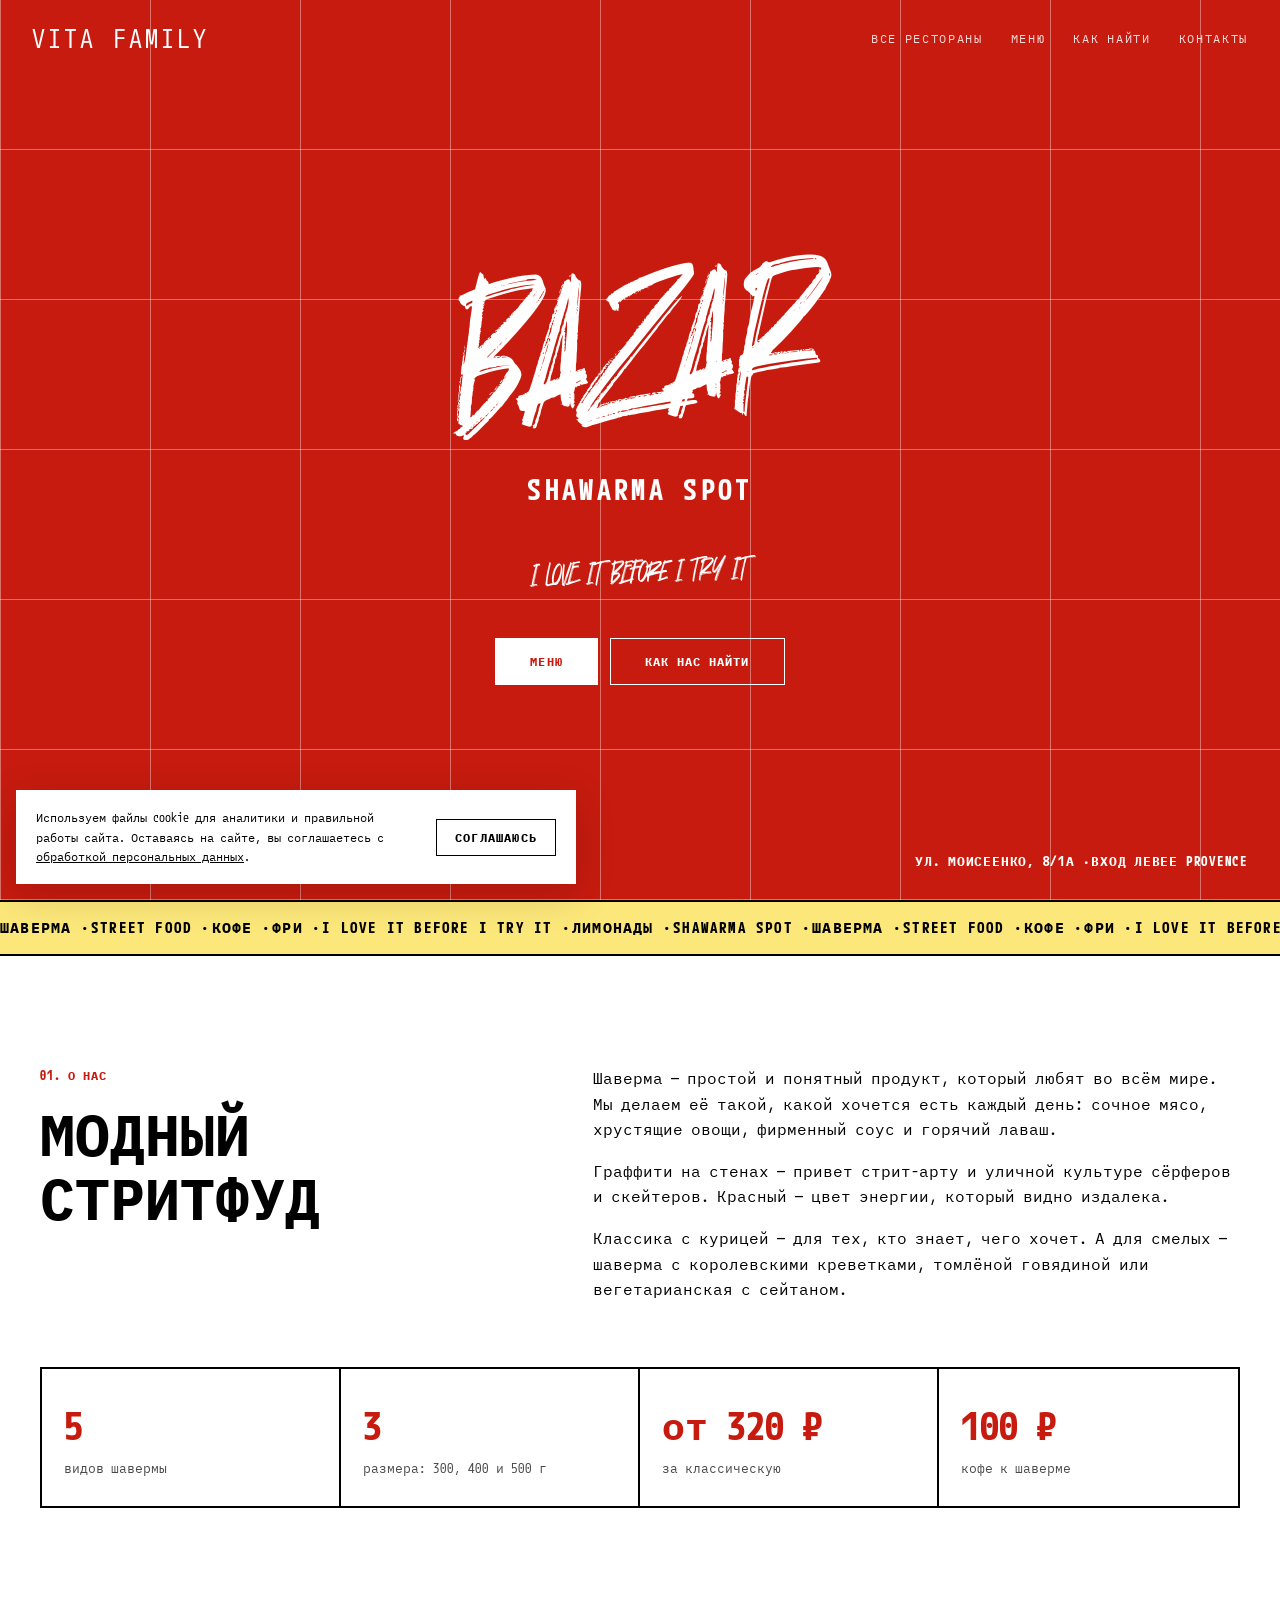
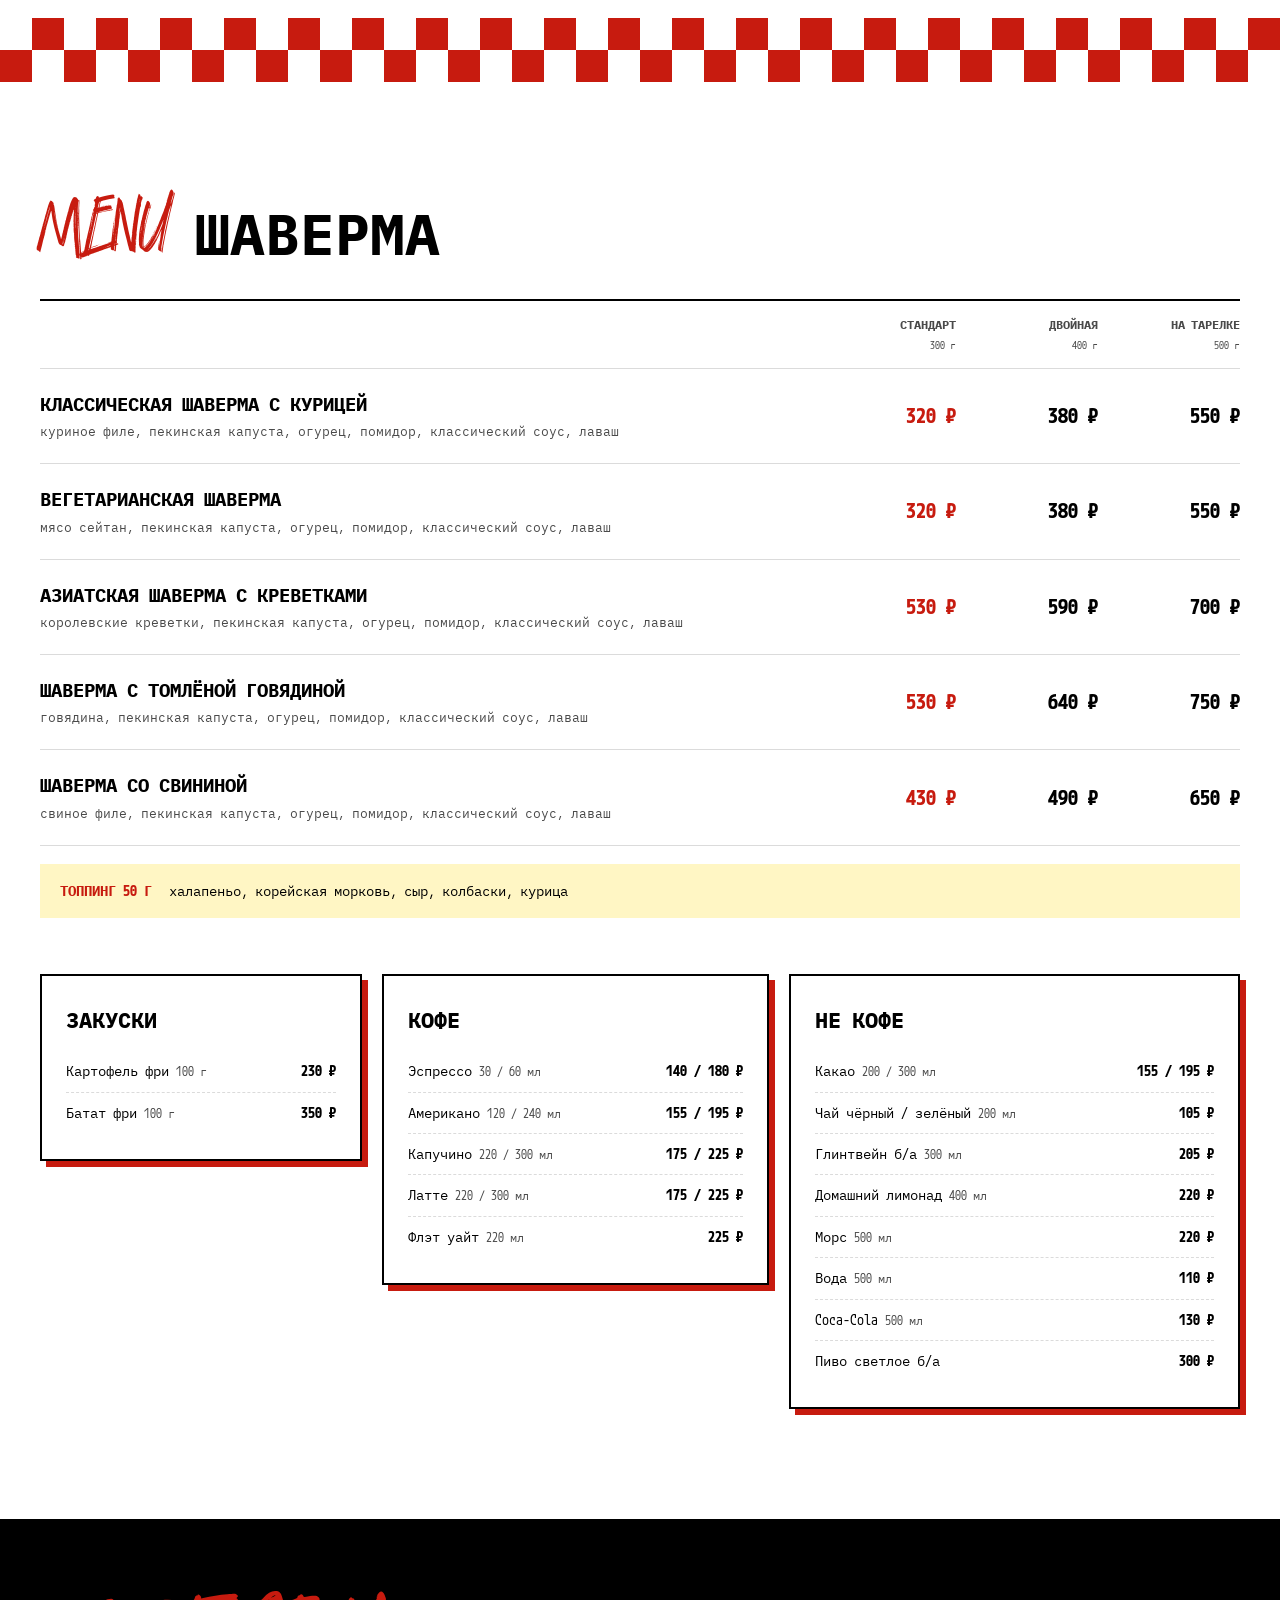
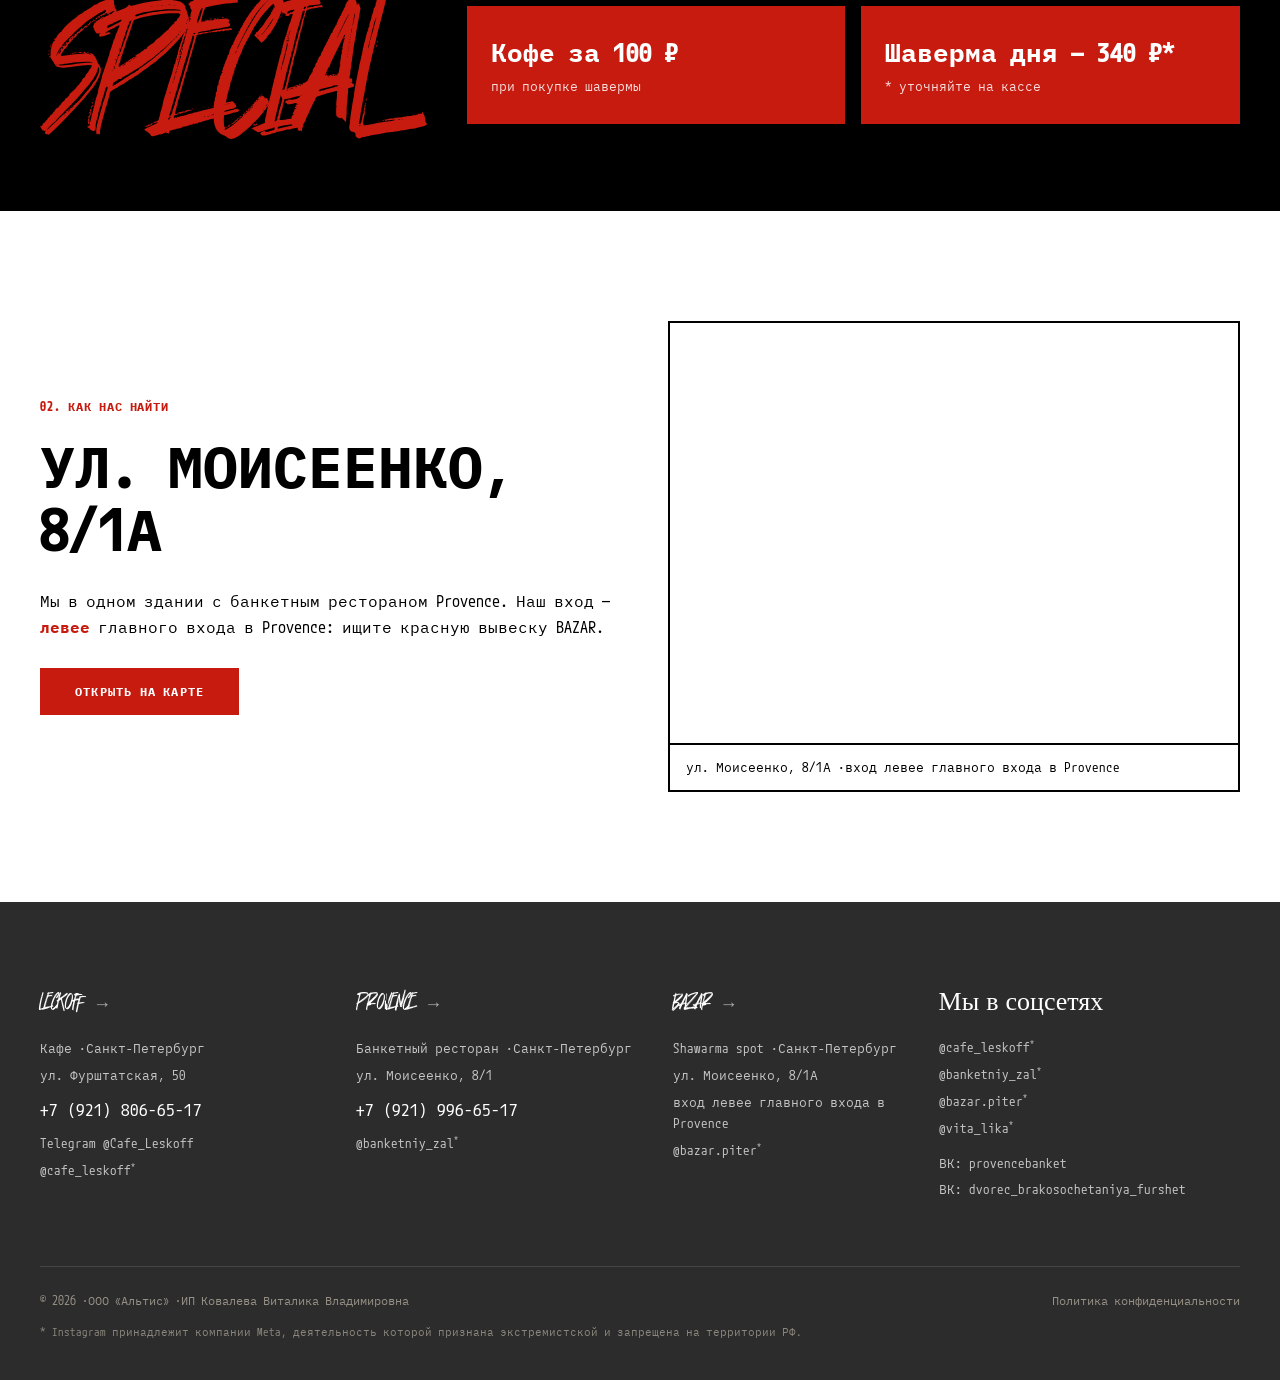
==== commit 2fbda82d: "Add files via upload" ====
--- a/bazar.html
+++ b/bazar.html
@@ -4,7 +4,12 @@
   <meta charset="utf-8">
   <meta name="viewport" content="width=device-width, initial-scale=1">
   <title>Bazar — shawarma spot, Санкт-Петербург</title>
-  <meta name="description" content="Bazar — шаверма-спот на ул. Моисеенко, 8/1: шаверма с курицей, креветками, говядиной и сейтаном, фри, кофе и лимонады.">
+  <meta name="description" content="Bazar — шаверма-спот на ул. Моисеенко, 8/1А: шаверма с курицей, креветками, говядиной и сейтаном, фри, кофе и лимонады.">
+  <meta property="og:type" content="website">
+  <meta property="og:site_name" content="vita family">
+  <meta property="og:title" content="Bazar — shawarma spot, Санкт-Петербург">
+  <meta property="og:description" content="Bazar — шаверма-спот на ул. Моисеенко, 8/1А: шаверма с курицей, креветками, говядиной и сейтаном, фри, кофе и лимонады.">
+  <meta property="og:url" content="https://peoeprp.github.io/vitafamily/bazar.html">
   <link rel="preconnect" href="https://fonts.googleapis.com">
   <link href="https://fonts.googleapis.com/css2?family=M+PLUS+Code+Latin:wght@400;500;700&family=IBM+Plex+Mono:wght@400;500;700&family=Permanent+Marker&family=Montserrat:wght@300;400;500;600&display=swap" rel="stylesheet">
   <link rel="stylesheet" href="styles.css">
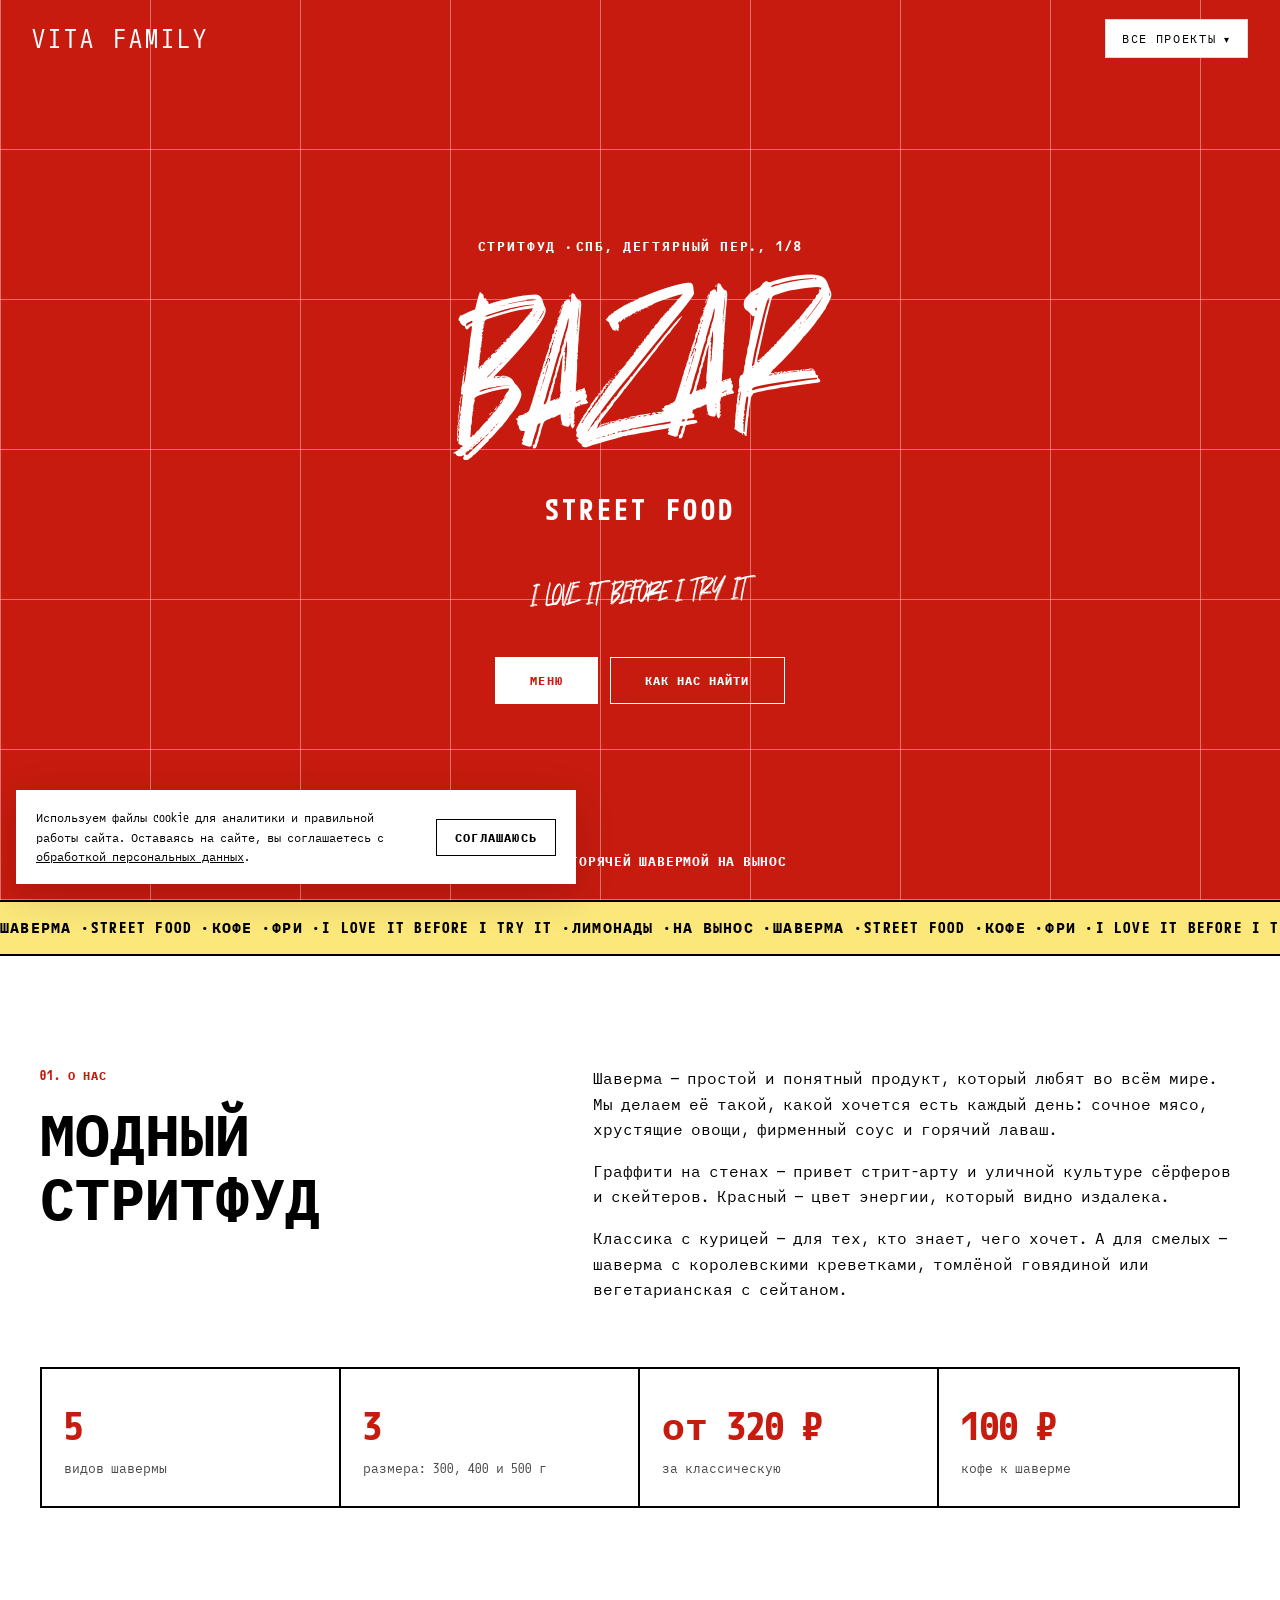
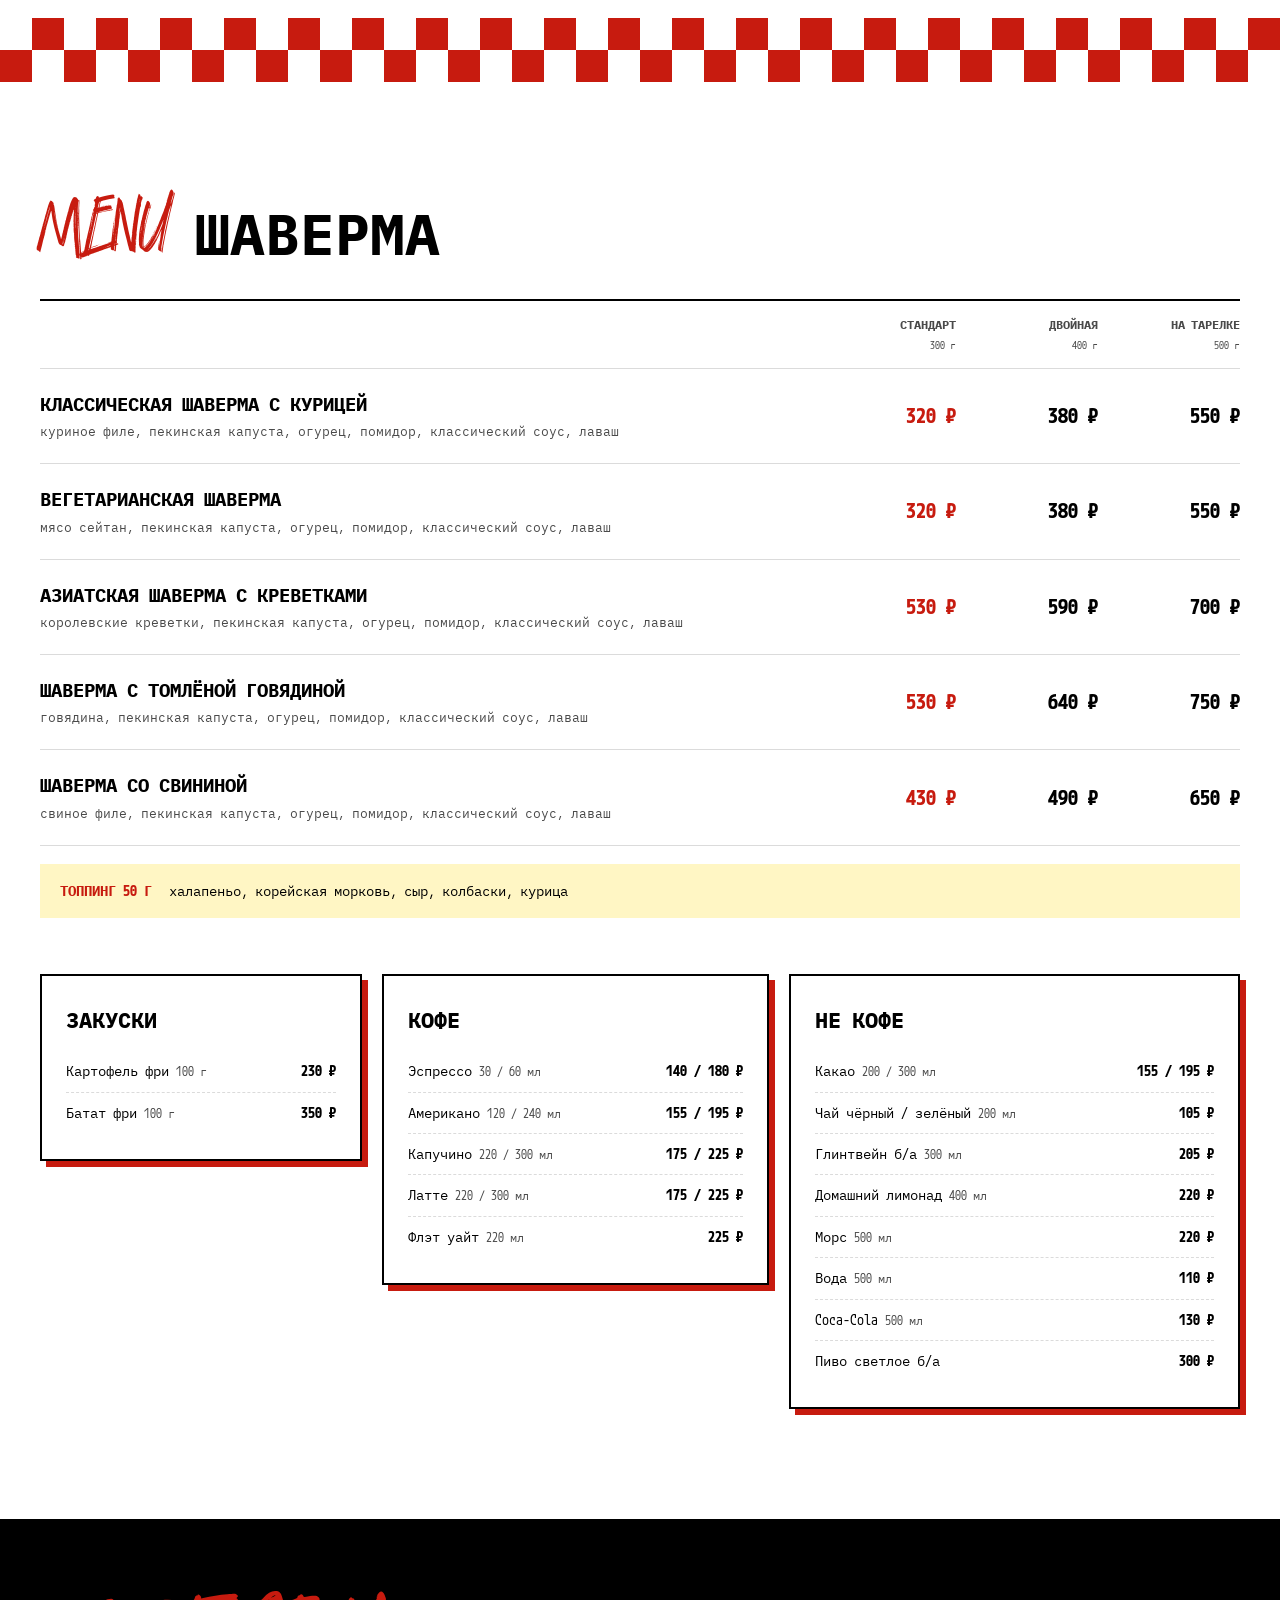
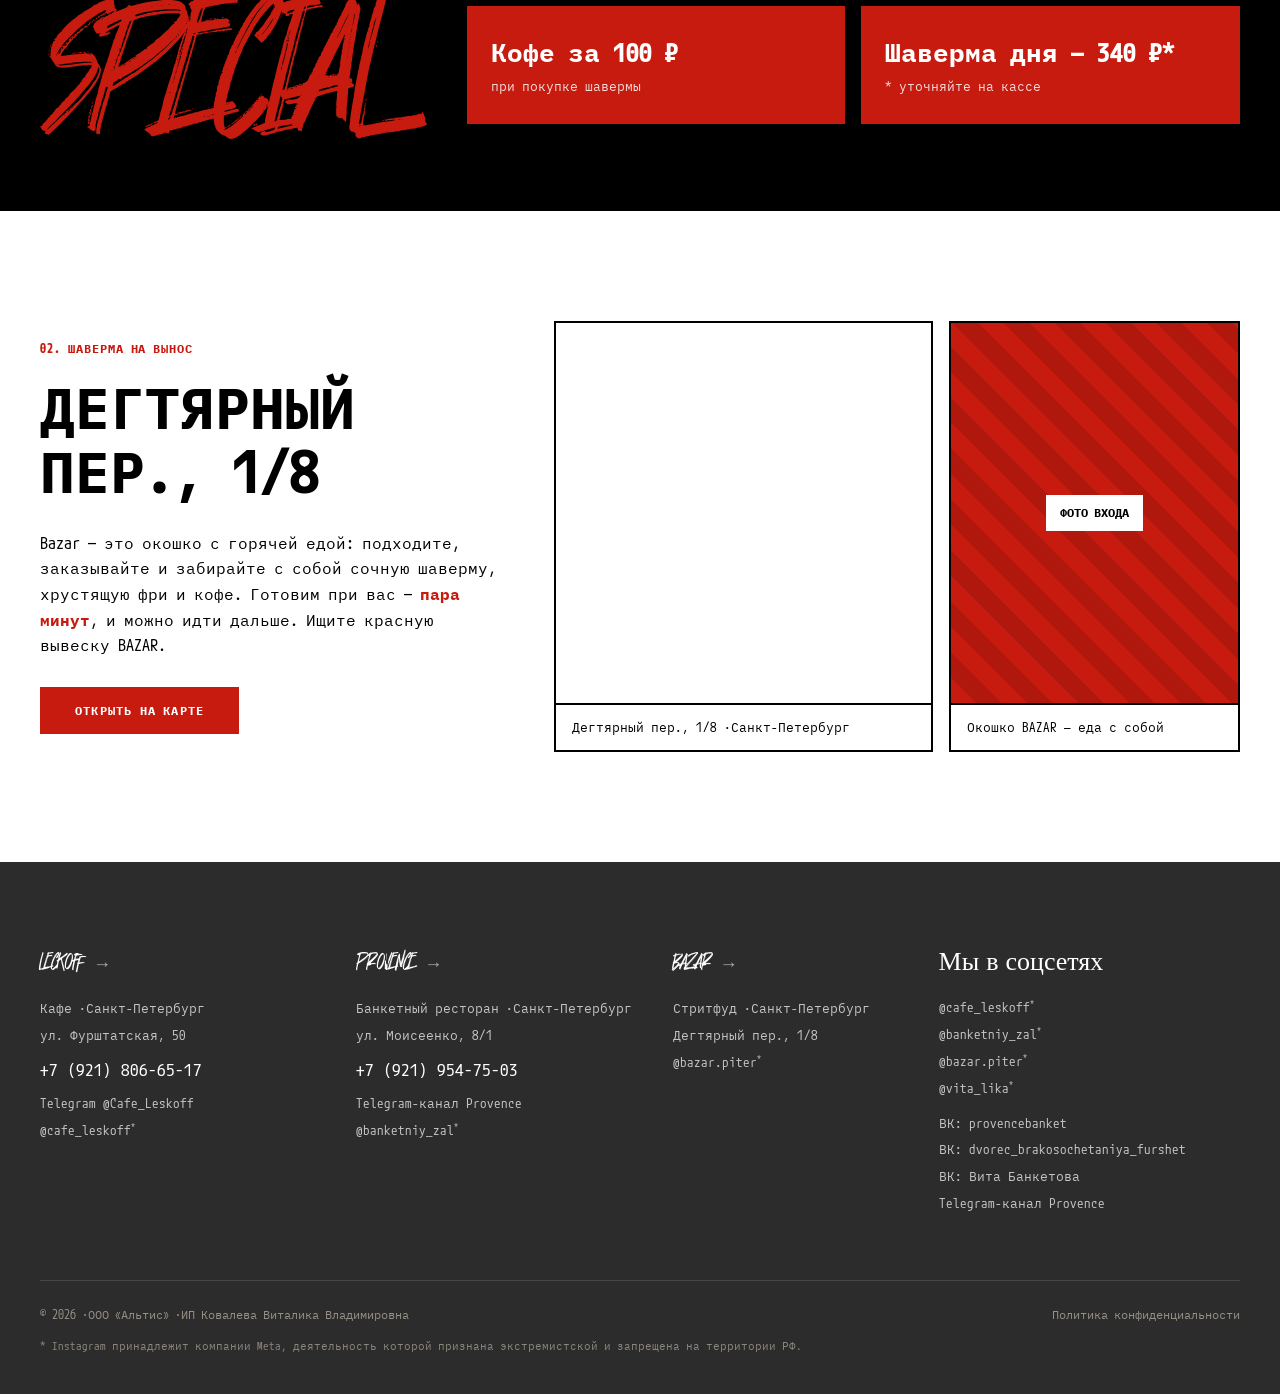
==== commit 6d2501e6: "Add files via upload" ====
--- a/bazar.html
+++ b/bazar.html
@@ -3,12 +3,12 @@
 <head>
   <meta charset="utf-8">
   <meta name="viewport" content="width=device-width, initial-scale=1">
-  <title>Bazar — shawarma spot, Санкт-Петербург</title>
-  <meta name="description" content="Bazar — шаверма-спот на ул. Моисеенко, 8/1А: шаверма с курицей, креветками, говядиной и сейтаном, фри, кофе и лимонады.">
+  <title>Bazar — стритфуд, Санкт-Петербург</title>
+  <meta name="description" content="Bazar — стритфуд на Дегтярном переулке, 1/8: шаверма на вынос шаверма с курицей, креветками, говядиной и сейтаном, фри, кофе и лимонады.">
   <meta property="og:type" content="website">
   <meta property="og:site_name" content="vita family">
-  <meta property="og:title" content="Bazar — shawarma spot, Санкт-Петербург">
-  <meta property="og:description" content="Bazar — шаверма-спот на ул. Моисеенко, 8/1А: шаверма с курицей, креветками, говядиной и сейтаном, фри, кофе и лимонады.">
+  <meta property="og:title" content="Bazar — стритфуд, Санкт-Петербург">
+  <meta property="og:description" content="Bazar — стритфуд на Дегтярном переулке, 1/8: шаверма на вынос шаверма с курицей, креветками, говядиной и сейтаном, фри, кофе и лимонады.">
   <meta property="og:url" content="https://peoeprp.github.io/vitafamily/bazar.html">
   <link rel="preconnect" href="https://fonts.googleapis.com">
   <link href="https://fonts.googleapis.com/css2?family=M+PLUS+Code+Latin:wght@400;500;700&family=IBM+Plex+Mono:wght@400;500;700&family=Permanent+Marker&family=Montserrat:wght@300;400;500;600&display=swap" rel="stylesheet">
@@ -26,34 +26,36 @@
   <header class="header">
     <a href="index.html" class="logo">vita family</a>
     <nav class="nav">
-      <a href="index.html">Все рестораны</a>
-      <a href="#menu">Меню</a>
-      <a href="#find">Как найти</a>
-      <a href="#contacts">Контакты</a>
+      <div class="projects">
+        <button class="projects__btn" aria-expanded="false" aria-haspopup="true">Все проекты <i aria-hidden="true">▾</i></button>
+        <div class="projects__menu">
+          <a href="index.html">Главная</a>
+          <a href="leskoff.html">Leckoff · кафе</a>
+          <a href="provence.html">Provence · банкетный зал</a>
+          <a href="bazar.html">Bazar · стритфуд</a>
+        </div>
+      </div>
     </nav>
-    <button class="burger" aria-label="Меню">☰</button>
   </header>
 
   <!-- HERO: красная сетка из брендбука -->
   <section class="bz-hero">
     <div class="container bz-hero__inner">
+      <div class="bz-hero__kicker">стритфуд · СПб, Дегтярный пер., 1/8</div>
       <div class="bz-hero__logo">
         <h1 class="bz-brush">BAZAR</h1>
-        <span class="bz-hero__sub">SHAWARMA SPOT</span>
+        <span class="bz-hero__sub">STREET FOOD</span>
       </div>
       <p class="bz-hero__tag">I love it before I try it</p>
       <div class="bz-hero__actions">
         <a href="#menu" class="btn bz-btn bz-btn--white">Меню</a>
         <a href="#find" class="btn bz-btn">Как нас найти</a>
       </div>
-      <div class="bz-hero__meta">
-        <span>Санкт-Петербург</span>
-        <span>ул. Моисеенко, 8/1А · вход левее Provence</span>
-      </div>
-    </div>
-  </section>
-
-  <div class="bz-marquee" aria-hidden="true"><div class="bz-marquee__track"><span>ШАВЕРМА · STREET FOOD · КОФЕ · ФРИ · I LOVE IT BEFORE I TRY IT · ЛИМОНАДЫ · SHAWARMA SPOT · </span><span>ШАВЕРМА · STREET FOOD · КОФЕ · ФРИ · I LOVE IT BEFORE I TRY IT · ЛИМОНАДЫ · SHAWARMA SPOT · </span><span>ШАВЕРМА · STREET FOOD · КОФЕ · ФРИ · I LOVE IT BEFORE I TRY IT · ЛИМОНАДЫ · SHAWARMA SPOT · </span><span>ШАВЕРМА · STREET FOOD · КОФЕ · ФРИ · I LOVE IT BEFORE I TRY IT · ЛИМОНАДЫ · SHAWARMA SPOT · </span></div></div>
+      <div class="bz-hero__meta"><span>окошко с горячей шавермой на вынос</span></div>
+    </div>
+  </section>
+
+  <div class="bz-marquee" aria-hidden="true"><div class="bz-marquee__track"><span>ШАВЕРМА · STREET FOOD · КОФЕ · ФРИ · I LOVE IT BEFORE I TRY IT · ЛИМОНАДЫ · НА ВЫНОС · </span><span>ШАВЕРМА · STREET FOOD · КОФЕ · ФРИ · I LOVE IT BEFORE I TRY IT · ЛИМОНАДЫ · НА ВЫНОС · </span><span>ШАВЕРМА · STREET FOOD · КОФЕ · ФРИ · I LOVE IT BEFORE I TRY IT · ЛИМОНАДЫ · НА ВЫНОС · </span><span>ШАВЕРМА · STREET FOOD · КОФЕ · ФРИ · I LOVE IT BEFORE I TRY IT · ЛИМОНАДЫ · НА ВЫНОС · </span></div></div>
 
   <!-- О НАС -->
   <section id="about" class="section">
@@ -174,14 +176,30 @@
   <section id="find" class="section">
     <div class="container bz-find reveal">
       <div>
-        <div class="eyebrow">02. Как нас найти</div>
-        <h2 class="h2">ул. Моисеенко, 8/1А</h2>
-        <p class="bz-find__text">Мы в одном здании с банкетным рестораном Provence. Наш вход — <b>левее</b> главного входа в Provence: ищите красную вывеску BAZAR.</p>
-        <a class="btn btn--fill" href="https://yandex.ru/maps/-/CXf7vB0g" target="_blank" rel="noopener">Открыть на карте</a>
-      </div>
-      <div class="bz-map">
-        <iframe src="https://yandex.ru/map-widget/v1/-/CXf7vB0g" title="Bazar на Яндекс Картах: ул. Моисеенко, 8/1А" loading="lazy" allowfullscreen></iframe>
-        <p class="bz-map__cap">ул. Моисеенко, 8/1А · вход левее главного входа в Provence</p>
+        <div class="eyebrow">02. Шаверма на вынос</div>
+        <h2 class="h2">Дегтярный пер., 1/8</h2>
+        <p class="bz-find__text">Bazar — это окошко с горячей едой: подходите, заказывайте и забирайте с собой сочную шаверму, хрустящую фри и кофе. Готовим при вас — <b>пара минут</b>, и можно идти дальше. Ищите красную вывеску BAZAR.</p>
+        <a class="btn btn--fill" href="https://yandex.ru/maps/?text=%D0%A1%D0%B0%D0%BD%D0%BA%D1%82-%D0%9F%D0%B5%D1%82%D0%B5%D1%80%D0%B1%D1%83%D1%80%D0%B3%2C%20%D0%94%D0%B5%D0%B3%D1%82%D1%8F%D1%80%D0%BD%D1%8B%D0%B9%20%D0%BF%D0%B5%D1%80%D0%B5%D1%83%D0%BB%D0%BE%D0%BA%2C%201%2F8" target="_blank" rel="noopener">Открыть на карте</a>
+      </div>
+      <div class="bz-media">
+        <div class="bz-map">
+          <iframe src="https://yandex.ru/map-widget/v1/?text=%D0%A1%D0%B0%D0%BD%D0%BA%D1%82-%D0%9F%D0%B5%D1%82%D0%B5%D1%80%D0%B1%D1%83%D1%80%D0%B3%2C%20%D0%94%D0%B5%D0%B3%D1%82%D1%8F%D1%80%D0%BD%D1%8B%D0%B9%20%D0%BF%D0%B5%D1%80%D0%B5%D1%83%D0%BB%D0%BE%D0%BA%2C%201%2F8&amp;z=17" title="Bazar на Яндекс Картах: Дегтярный пер., 1/8" loading="lazy" allowfullscreen></iframe>
+          <p class="bz-map__cap">Дегтярный пер., 1/8 · Санкт-Петербург</p>
+        </div>
+        <figure class="bz-photo">
+          <div class="bz-photo__img" style="--img: url('img/bazar/entrance.jpg')"><span>Фото входа</span></div>
+          <figcaption>Окошко BAZAR — еда с собой</figcaption>
+        </figure>
+      </div>
+    </div>
+  </section>
+
+  <!-- ГАЛЕРЕЯ (фото подтягиваются с Google Диска) -->
+  <section id="gallery" class="section gal-sec" data-hide-empty>
+    <div class="container reveal">
+      <div class="eyebrow">Фото</div>
+      <h2 class="h2">Галерея</h2>
+      <div class="gal-grid is-active" data-gal-panel="bz-all">
       </div>
     </div>
   </section>
@@ -202,14 +220,14 @@
           <h4><a href="provence.html" class="footer__title">Provence <span>→</span></a></h4>
           <p>Банкетный ресторан · Санкт-Петербург</p>
           <p>ул. Моисеенко, 8/1</p>
-          <p class="footer__phone"><a href="tel:+79219966517">+7 (921) 996-65-17</a></p>
+          <p class="footer__phone"><a href="tel:+79219547503">+7 (921) 954-75-03</a></p>
+          <p><a href="#" target="_blank" rel="noopener">Telegram-канал Provence</a></p>
           <p><a href="https://instagram.com/banketniy_zal" target="_blank" rel="noopener">@banketniy_zal<sup>*</sup></a></p>
         </div>
         <div>
           <h4><a href="bazar.html" class="footer__title">Bazar <span>→</span></a></h4>
-          <p>Shawarma spot · Санкт-Петербург</p>
-          <p>ул. Моисеенко, 8/1А</p>
-          <p>вход левее главного входа в Provence</p>
+          <p>Стритфуд · Санкт-Петербург</p>
+          <p>Дегтярный пер., 1/8</p>
           <p><a href="https://instagram.com/bazar.piter" target="_blank" rel="noopener">@bazar.piter<sup>*</sup></a></p>
         </div>
         <div>
@@ -220,21 +238,41 @@
           <p><a href="https://instagram.com/vita_lika" target="_blank" rel="noopener">@vita_lika<sup>*</sup></a></p>
           <p class="footer__gap"><a href="https://vk.ru/provencebanket" target="_blank" rel="noopener">ВК: provencebanket</a></p>
           <p><a href="https://vk.ru/dvorec_brakosochetaniya_furshet" target="_blank" rel="noopener">ВК: dvorec_brakosochetaniya_furshet</a></p>
+          <p><a href="#" target="_blank" rel="noopener">ВК: Вита Банкетова</a></p>
+          <p><a href="#" target="_blank" rel="noopener">Telegram-канал Provence</a></p>
         </div>
       </div>
       <div class="footer__bottom">
         <span>© 2026 · ООО «Альтис» · ИП Ковалева Виталика Владимировна</span>
-        <a href="#">Политика конфиденциальности</a>
+        <a href="privacy.html">Политика конфиденциальности</a>
       </div>
       <p class="footer__note">* Instagram принадлежит компании Meta, деятельность которой признана экстремистской и запрещена на территории РФ.</p>
     </div>
   </footer>
 
   <div class="cookie">
-    <span>Используем файлы cookie для аналитики и правильной работы сайта. Оставаясь на сайте, вы соглашаетесь с <a href="#">обработкой персональных данных</a>.</span>
+    <span>Используем файлы cookie для аналитики и правильной работы сайта. Оставаясь на сайте, вы соглашаетесь с <a href="privacy.html">обработкой персональных данных</a>.</span>
     <button class="btn btn--dark">Соглашаюсь</button>
   </div>
 
+  <!-- ВСЕ ФОТО -->
+  <div class="gal-all" aria-hidden="true">
+    <div class="gal-all__bar">
+      <b class="gal-all__title">Все фото</b>
+      <button class="gal-all__close" aria-label="Закрыть">×</button>
+    </div>
+    <div class="gal-all__grid"></div>
+  </div>
+
+  <!-- ПРОСМОТР ФОТО -->
+  <div class="lightbox" aria-hidden="true">
+    <button class="lightbox__close" aria-label="Закрыть">×</button>
+    <button class="lightbox__nav lightbox__nav--prev" aria-label="Предыдущее фото">←</button>
+    <img alt="">
+    <button class="lightbox__nav lightbox__nav--next" aria-label="Следующее фото">→</button>
+  </div>
+
+  <script src="gallery-config.js"></script>
   <script src="script.js"></script>
 </body>
 </html>
--- a/styles.css
+++ b/styles.css
@@ -467,11 +467,6 @@
 
 @media (max-width: 900px) {
   .header, .header.scrolled { padding: 14px 16px; }
-  .nav { position: fixed; inset: 0; flex-direction: column; justify-content: center; align-items: center; gap: 30px; font-size: 16px;
-         background: var(--dark); color: #fff; transform: translateX(100%); transition: transform .35s; }
-  .nav.open { transform: none; }
-  .burger { display: block; position: relative; z-index: 60; }
-  .nav.open ~ .burger { color: #fff; }
   .tiles { flex-direction: column; overflow: visible; scroll-snap-type: none; min-height: 0; }
   .tile { flex: none; width: 100%; min-height: 70vh; border-right: 0; border-bottom: 1px solid rgba(255,255,255,.12); }
   .slider__arrow { display: none; }
@@ -884,3 +879,268 @@
 /* фото в арках всегда заполняют арку целиком */
 .lk-arch { background-size: cover !important; background-repeat: no-repeat !important; }
 .news__media { background-position: center !important; }
+
+
+/* =====================================================================
+   Правки ноябрь 2026
+   ===================================================================== */
+
+/* Шапка: только выпадающее «Все проекты» (без бургер-меню) */
+.burger { display: none !important; }
+.projects { position: relative; }
+.projects__btn { display: inline-flex; align-items: center; gap: 8px; padding: 8px 0; background: none; border: 0; color: inherit;
+  font: inherit; font-size: 12px; letter-spacing: .14em; text-transform: uppercase; cursor: pointer; }
+.projects__btn i { font-style: normal; font-size: 10px; transition: transform .25s; }
+.projects.open .projects__btn i { transform: rotate(180deg); }
+.projects__menu { position: absolute; right: 0; top: calc(100% + 10px); min-width: 250px; display: flex; flex-direction: column;
+  padding: 8px; background: var(--bg); color: var(--ink); border: 1px solid var(--line); box-shadow: 0 18px 40px rgba(0,0,0,.14);
+  opacity: 0; visibility: hidden; transform: translateY(-6px); transition: opacity .2s, transform .2s, visibility .2s; }
+.projects.open .projects__menu { opacity: 1; visibility: visible; transform: none; }
+.projects__menu a { padding: 12px 14px; font-size: 12px; letter-spacing: .12em; text-transform: uppercase; opacity: 1 !important; }
+.projects__menu a:hover { background: var(--soft, rgba(0,0,0,.05)); color: var(--accent); }
+
+/* Вакансии */
+.vac-lead { font-size: 19px; margin-bottom: 14px; }
+
+/* Leckoff: название одной строкой */
+.lk-logo.lk-logo--line { display: block; white-space: nowrap; font-size: clamp(56px, 8.2vw, 124px); letter-spacing: .01em; }
+.lk-logo--line span { color: var(--accent); }
+
+/* Без арок: обычные прямоугольные фото */
+.lk-arch, .lk-arch-media, .split__media.lk-arch-media, .pv-hero__photo { border-radius: 6px !important; }
+.lk-arch { box-shadow: 0 24px 50px rgba(38,20,12,.14); }
+
+/* Меню: три кнопки, вкладки «Кухня / Бар», текст меньше */
+.menu-btns { display: flex; flex-wrap: wrap; gap: 10px; margin-top: 30px; }
+.text .menu-btns .btn { margin-top: 0; }
+.tabs-label { font-size: 11px; letter-spacing: .22em; text-transform: uppercase; color: var(--muted); margin: 0 0 8px; }
+.tabs-label + .tabs { margin-bottom: 18px; }
+.tabs + .tabs-label { margin-top: 6px; }
+.modal .dish { padding: 11px 0; gap: 2px 20px; }
+.modal .dish__name { font-size: 17px; }
+.modal .dish__price { font-size: 16px; }
+.modal .dish__desc { font-size: 12px; }
+.modal .menu-sub { font-size: 21px; margin-top: 24px; }
+.modal .tab { padding: 8px 14px; font-size: 10px; }
+
+/* Provence: кнопки на первом экране, цифры */
+.pv-hero__actions { flex-wrap: wrap; gap: 10px; }
+.stats__title { margin-top: 56px; font-weight: 400; font-size: clamp(24px, 2.6vw, 32px); text-transform: uppercase; letter-spacing: .04em; }
+.stats__title + .stats { margin-top: 20px; }
+.stats--6 { grid-template-columns: repeat(3, 1fr); }
+
+/* Provence: торт +1 кг */
+.cake-step { display: flex; align-items: center; gap: 10px; flex-wrap: wrap; margin: -12px 0 26px; font-size: 14px; color: var(--on-dark-muted); }
+.cake-step b { min-width: 52px; text-align: center; font-weight: 600; color: var(--on-dark); }
+.cake-step small { font-size: 12px; }
+.cake-step__btn { width: 34px; height: 34px; border-radius: 50%; border: 1px solid var(--chip-line, rgba(255,243,223,.35)); background: transparent;
+  color: var(--on-dark); font-size: 18px; line-height: 1; cursor: pointer; transition: background .2s, color .2s; }
+.cake-step__btn:hover { background: var(--accent-on-dark); color: var(--seg-active-text, var(--ink)); }
+.cake-step__btn:disabled { opacity: .35; cursor: default; background: transparent; }
+
+/* Provence: палитра цветов в декоре */
+.palette { margin-top: 22px; padding: 20px 22px; background: var(--soft); }
+.palette b { display: block; font-weight: 600; margin-bottom: 14px; }
+.palette__row { display: flex; flex-wrap: wrap; gap: 14px 18px; }
+.palette__sw { display: inline-flex; flex-direction: column; align-items: center; gap: 6px; font-size: 12px; color: var(--muted); }
+.palette__sw i { width: 42px; height: 42px; border-radius: 50%; background: var(--c); border: 1px solid var(--line); }
+
+/* Галерея и просмотр фото */
+.gal-sec { padding-top: 40px; }
+.gal-tabs { display: flex; gap: 8px; margin-bottom: 22px; flex-wrap: wrap; }
+.gal-tab { padding: 10px 20px; border: 1px solid var(--line); background: none; color: var(--muted); font: 500 11px var(--sans);
+  letter-spacing: .16em; text-transform: uppercase; cursor: pointer; }
+.gal-tab.is-active { background: var(--accent); border-color: var(--accent); color: #fff; }
+.gal-grid { display: none; grid-template-columns: repeat(4, 1fr); gap: 10px; }
+.gal-grid.is-active { display: grid; }
+.gal-item { aspect-ratio: 1; border: 0; padding: 0; cursor: zoom-in; border-radius: 4px; background: var(--img) center / cover no-repeat, var(--soft);
+  transition: transform .3s, filter .3s; }
+.gal-item:hover { transform: scale(1.02); filter: brightness(1.05); }
+.gal-grid .gal-item:nth-child(6n+1) { grid-column: span 2; grid-row: span 2; }
+.lightbox { position: fixed; inset: 0; z-index: 200; display: none; align-items: center; justify-content: center; background: rgba(15,10,8,.92); }
+.lightbox.open { display: flex; }
+.lightbox img { max-width: 90vw; max-height: 86vh; object-fit: contain; }
+.lightbox__close { position: absolute; top: 14px; right: 22px; background: none; border: 0; color: #fff; font-size: 42px; cursor: pointer; }
+.lightbox__nav { position: absolute; top: 50%; transform: translateY(-50%); width: 52px; height: 52px; border-radius: 50%;
+  border: 1px solid rgba(255,255,255,.5); background: rgba(0,0,0,.3); color: #fff; font-size: 18px; cursor: pointer; }
+.lightbox__nav--prev { left: 20px; } .lightbox__nav--next { right: 20px; }
+
+/* Bazar: карта и фото рядом */
+.bz-find { grid-template-columns: .8fr 1.2fr; }
+.bz-media { display: grid; grid-template-columns: 1.3fr 1fr; gap: 16px; align-items: stretch; }
+.bz-media .bz-map iframe { height: 100%; min-height: 380px; }
+.bz-media .bz-map { display: flex; flex-direction: column; }
+.bz-photo { margin: 0; border: 2px solid #000; display: flex; flex-direction: column; }
+.bz-photo__img { flex: 1; min-height: 300px; display: flex; align-items: center; justify-content: center;
+  background: var(--img) center / cover no-repeat, repeating-linear-gradient(45deg, #C71B0F 0 18px, #b0170d 18px 36px); }
+.bz-photo__img span { padding: 8px 14px; background: #fff; font-size: 12px; font-weight: 700; text-transform: uppercase; }
+.bz-photo figcaption { padding: 12px 16px; font-size: 13px; border-top: 2px solid #000; }
+
+/* Страница политики */
+.legal { padding-top: 140px; }
+.legal__inner { max-width: 820px; }
+.legal__date { color: var(--muted); font-size: 13px; margin: -12px 0 36px; }
+.legal h2 { font-size: 20px; font-weight: 500; margin: 34px 0 12px; }
+.legal p, .legal li { font-size: 15px; color: var(--muted); }
+.legal p + p { margin-top: 10px; }
+.legal ul { padding-left: 20px; margin: 10px 0; display: grid; gap: 6px; }
+
+@media (max-width: 900px) {
+  .projects__menu { right: -4px; min-width: 230px; }
+  .stats--6 { grid-template-columns: 1fr 1fr; }
+  .gal-grid { grid-template-columns: 1fr 1fr; }
+  .gal-grid .gal-item:nth-child(6n+1) { grid-column: span 2; grid-row: span 1; aspect-ratio: 2 / 1.1; }
+  .bz-find, .bz-media { grid-template-columns: 1fr; }
+  .bz-media .bz-map iframe { min-height: 300px; }
+  .lightbox__nav { display: none; }
+  .legal { padding-top: 110px; }
+}
+.legal .h2 { font-size: clamp(26px, 5vw, 48px); overflow-wrap: anywhere; hyphens: auto; }
+@media (max-width: 900px) {
+  .pv-hero__actions { display: grid; grid-template-columns: 1fr 1fr; width: 100%; }
+  .pv-hero__actions .btn { padding: 14px 10px; text-align: center; font-size: 11px; letter-spacing: .12em; }
+  .pv-hero__actions .btn:first-child { grid-column: span 2; }
+  .lk-hero__text .hero__actions, .menu-btns { display: grid; grid-template-columns: repeat(3, 1fr); gap: 8px; }
+  .lk-hero__text .hero__actions .btn, .menu-btns .btn { padding: 14px 6px; text-align: center; font-size: 11px; letter-spacing: .1em; }
+}
+.page-light .header { color: var(--ink); }
+@media (max-width: 900px) { .pv-hero__actions .btn:last-child { grid-column: span 2; } }
+
+/* Цены в меню: не переносить суммы */
+.set-price { flex-wrap: wrap; row-gap: 4px; }
+.set-price s, .set-price b { white-space: nowrap; }
+.terms__row--5 s, .terms__row--5 span { white-space: nowrap; }
+
+@media (max-width: 900px) {
+  /* Банкетное меню: цена в одну строку, подпись ниже */
+  .set-price { padding: 16px 18px; gap: 4px 12px; }
+  .set-price b { font-size: 26px; }
+  .set-price span { flex-basis: 100%; white-space: normal; }
+
+  /* Стоимость пакета: каждая строка — карточка */
+  .modal .terms__table { border-top: 0; display: grid; gap: 10px; }
+  .modal .terms__row--5.terms__row--head { display: none; }
+  .modal .terms__row--5 { grid-template-columns: 1fr 1fr; gap: 6px 12px; padding: 16px; border: 1px solid var(--line); background: var(--card); }
+  .modal .terms__row--5 span:nth-child(1) { grid-column: 1 / -1; font-size: 18px; font-weight: 500; }
+  .modal .terms__row--5 span:nth-child(2) { grid-column: 1 / -1; grid-row: auto; order: 0; font-size: 12px; color: var(--muted); white-space: normal; padding-bottom: 8px; border-bottom: 1px dashed var(--line); }
+  .modal .terms__row--5 span:nth-child(3),
+  .modal .terms__row--5 span:nth-child(4) { grid-column: auto; grid-row: auto; text-align: left; font-size: 18px; font-weight: 600; color: var(--accent); }
+  .modal .terms__row--5 span:nth-child(4) { color: var(--ink); font-weight: 500; }
+  .modal .terms__row--5 span:nth-child(3)::before,
+  .modal .terms__row--5 span:nth-child(4)::before { display: block; font-size: 10px; font-weight: 500; letter-spacing: .14em; text-transform: uppercase; color: var(--muted); margin-bottom: 4px; }
+  .modal .terms__row--5 span:nth-child(3)::before { content: "С ведущим и DJ"; }
+  .modal .terms__row--5 span:nth-child(4)::before { content: "Без ведущего"; }
+  .modal .terms__row--5 s { display: block; font-size: 12px; font-weight: 400; color: var(--muted); }
+}
+.terms__row--5.terms__row--head span:last-child { font-size: 11px; font-weight: 500; color: var(--muted); }
+
+/* Галерея: картинки внутри плиток, кнопка «Показать ещё» */
+.gal-item { position: relative; overflow: hidden; background: var(--soft); }
+.gal-item img { position: absolute; inset: 0; width: 100%; height: 100%; object-fit: cover; }
+.gal-more { display: block; margin: 26px auto 0; }
+.gal-more[hidden] { display: none !important; }
+.gal-sec[hidden] { display: none; }
+
+/* Bazar: категория и адрес над логотипом */
+.bz-hero__kicker { margin-bottom: 18px; font-size: 13px; font-weight: 700; letter-spacing: .14em; text-transform: uppercase; }
+.bz-hero__meta { justify-content: center; }
+
+
+/* =====================================================================
+   Первый экран заведений: текст и контакты слева, фото справа во весь экран
+   ===================================================================== */
+.vh { display: grid; grid-template-columns: 1fr 1fr; min-height: 100vh; }
+.vh__text { display: flex; flex-direction: column; justify-content: center;
+  padding: 120px 56px 56px max(16px, calc((100vw - 1200px) / 2)); }
+.vh__media { min-height: 100vh; background: var(--img) center / cover no-repeat; }
+.vh__lead { max-width: 460px; margin: 28px 0 0; font-size: 17px; color: var(--muted); }
+.vh .hero__actions { margin-top: 32px; flex-wrap: wrap; }
+.vh__info { display: grid; grid-template-columns: 1fr 1fr; gap: 20px 32px; margin-top: 48px; padding-top: 24px; border-top: 1px solid var(--line); font-size: 14px; }
+.vh__info b { display: block; font-size: 11px; letter-spacing: .2em; text-transform: uppercase; font-weight: 500; color: var(--muted); margin-bottom: 4px; }
+.vh__info a { text-decoration: underline; text-underline-offset: 3px; text-decoration-color: var(--line); }
+.vh .lk-logo--line { font-size: clamp(54px, 6.4vw, 104px); }
+.pv-kicker { font-size: 12px; letter-spacing: .26em; text-transform: uppercase; color: var(--accent); margin-bottom: 18px; }
+.pv-title { display: flex; align-items: center; gap: 12px; font-weight: 400; font-size: clamp(54px, 6.4vw, 104px); line-height: 1; letter-spacing: .04em; white-space: nowrap; }
+.pv-title .vh__sprig { width: clamp(28px, 2.6vw, 40px); flex: none; transform: rotate(-14deg); }
+.pv-sub { margin-top: 14px; font-size: 14px; letter-spacing: .28em; text-transform: uppercase; color: var(--accent); }
+.vh__actions { display: grid !important; grid-template-columns: 1fr 1fr; gap: 10px; max-width: 520px; }
+.vh__actions .btn { text-align: center; padding: 15px 12px; }
+
+/* «Все проекты» читается поверх фото */
+.projects__btn { padding: 9px 16px; background: var(--bg); color: var(--ink); border: 1px solid var(--line); }
+
+/* Секции встают ровно при прокрутке (компьютер) */
+@media (min-width: 901px) {
+  html { scroll-snap-type: y proximity; scroll-padding-top: 108px; }
+  main > section, body > section, .vh, .footer, .bz-hero, .bz-offer { scroll-snap-align: start; }
+}
+
+/* Галерея: окно «Все фото» */
+.gal-more span { display: inline-block; margin-left: 8px; padding: 2px 8px; border-radius: 999px; background: var(--accent); color: #fff; font-size: 11px; letter-spacing: 0; }
+.gal-all { position: fixed; inset: 0; z-index: 150; display: none; overflow-y: auto; background: var(--bg); }
+.gal-all.open { display: block; animation: fade .25s ease; }
+.gal-all__bar { position: sticky; top: 0; z-index: 2; display: flex; justify-content: space-between; align-items: center;
+  padding: 18px max(16px, calc((100vw - 1200px) / 2)); background: var(--bg); border-bottom: 1px solid var(--line); }
+.gal-all__title { font-weight: 400; font-size: 20px; letter-spacing: .1em; text-transform: uppercase; }
+.gal-all__close { background: none; border: 0; font-size: 38px; line-height: 1; cursor: pointer; color: var(--ink); }
+.gal-all__grid { display: grid; grid-template-columns: repeat(auto-fill, minmax(220px, 1fr)); gap: 10px;
+  padding: 24px max(16px, calc((100vw - 1200px) / 2)) 60px; }
+.gal-all__grid .gal-item { aspect-ratio: 1; }
+
+/* =====================================================================
+   Календарь бронирования Provence
+   ===================================================================== */
+.bk { width: min(960px, 100%); }
+.bk__lead { max-width: 560px; margin: -8px 0 28px; }
+.bk__grid { display: grid; grid-template-columns: 1.25fr 1fr; gap: 32px; align-items: start; }
+.bk__cal { padding: 22px; background: var(--card); border: 1px solid var(--line); }
+.bk__head { display: flex; align-items: center; justify-content: space-between; margin-bottom: 16px; }
+.bk__month { font-weight: 400; font-size: 20px; letter-spacing: .08em; text-transform: uppercase; }
+.bk__nav { width: 40px; height: 40px; border-radius: 50%; border: 1px solid var(--line); background: none; color: var(--ink); cursor: pointer; font-size: 16px; }
+.bk__nav:hover:not(:disabled) { background: var(--accent); border-color: var(--accent); color: #fff; }
+.bk__nav:disabled { opacity: .3; cursor: default; }
+.bk__week, .bk__days { display: grid; grid-template-columns: repeat(7, 1fr); gap: 6px; }
+.bk__week span { text-align: center; font-size: 11px; letter-spacing: .14em; text-transform: uppercase; color: var(--muted); padding-bottom: 6px; }
+.bk__day { aspect-ratio: 1; border: 1px solid transparent; border-radius: 50%; background: none; font: 400 15px var(--sans); color: var(--ink); cursor: pointer; transition: background .15s, color .15s, transform .15s; }
+.bk__day.is-free { background: #EFE7F7; }
+.bk__day.is-free:hover { background: var(--accent); color: #fff; transform: scale(1.06); }
+.bk__day.is-hold { background: repeating-linear-gradient(45deg, #FBEFD5 0 5px, #F6E2B8 5px 10px); }
+.bk__day.is-busy { color: rgba(38,20,12,.35); text-decoration: line-through; cursor: not-allowed; background: rgba(38,20,12,.05); }
+.bk__day.is-past { color: rgba(38,20,12,.22); cursor: default; }
+.bk__day.is-today { border-color: var(--accent); }
+.bk__day.is-picked, .bk__day.is-picked:hover { background: var(--ink); color: #fff; }
+.bk__legend { display: flex; gap: 16px; flex-wrap: wrap; margin-top: 16px; font-size: 12px; color: var(--muted); }
+.bk__legend i { display: inline-block; width: 12px; height: 12px; border-radius: 50%; margin-right: 6px; vertical-align: -1px; }
+.bk__legend .is-free { background: #EFE7F7; }
+.bk__legend .is-hold { background: #F6E2B8; }
+.bk__legend .is-busy { background: rgba(38,20,12,.15); }
+.bk__status { margin-top: 10px; font-size: 12px; color: var(--muted); }
+.bk__status:empty { display: none; }
+.bk__pick { display: flex; flex-direction: column; gap: 12px; }
+.bk__picked { padding: 22px; background: #DCCFEC; }
+.bk__label { display: block; font-size: 11px; letter-spacing: .2em; text-transform: uppercase; color: #5F4581; margin-bottom: 6px; }
+.bk__date { display: block; font-weight: 400; font-size: 22px; line-height: 1.25; }
+.bk__note { display: block; margin-top: 8px; font-size: 13px; color: var(--muted); }
+.bk__picked:not(.is-set) .bk__date { font-size: 17px; color: var(--muted); }
+.bk__btn { text-align: center; }
+.bk__tg { font-size: 13px; text-decoration: underline; text-underline-offset: 3px; color: var(--accent); }
+.bk__hours { font-size: 12px; color: var(--muted); }
+
+@media (max-width: 900px) {
+  .vh { grid-template-columns: 1fr; min-height: 0; }
+  .vh__media { order: -1; min-height: 58vh; }
+  .vh__text { padding: 36px 16px 48px; }
+  .vh__info { grid-template-columns: 1fr 1fr; margin-top: 36px; }
+  .vh .hero__actions, .vh__actions { display: grid !important; grid-template-columns: 1fr 1fr; gap: 8px; }
+  .vh .hero__actions .btn { padding: 14px 8px; text-align: center; font-size: 11px; letter-spacing: .1em; }
+  .vh--leckoff .hero__actions { grid-template-columns: repeat(3, 1fr); }
+  .pv-title { font-size: 15vw; }
+  .bk__grid { grid-template-columns: 1fr; gap: 18px; }
+  .bk__cal { padding: 14px; }
+  .bk__week, .bk__days { gap: 4px; }
+  .bk__day { font-size: 14px; }
+  .gal-all__grid { grid-template-columns: 1fr 1fr; gap: 6px; }
+}
+@media (max-width: 900px) { .vh__media { margin-top: 64px; min-height: 52vh; } }
+.vh--leckoff .vh__media { background-position: center 62%; }
+.vh--provence .vh__media { background-position: 40% 75%; }
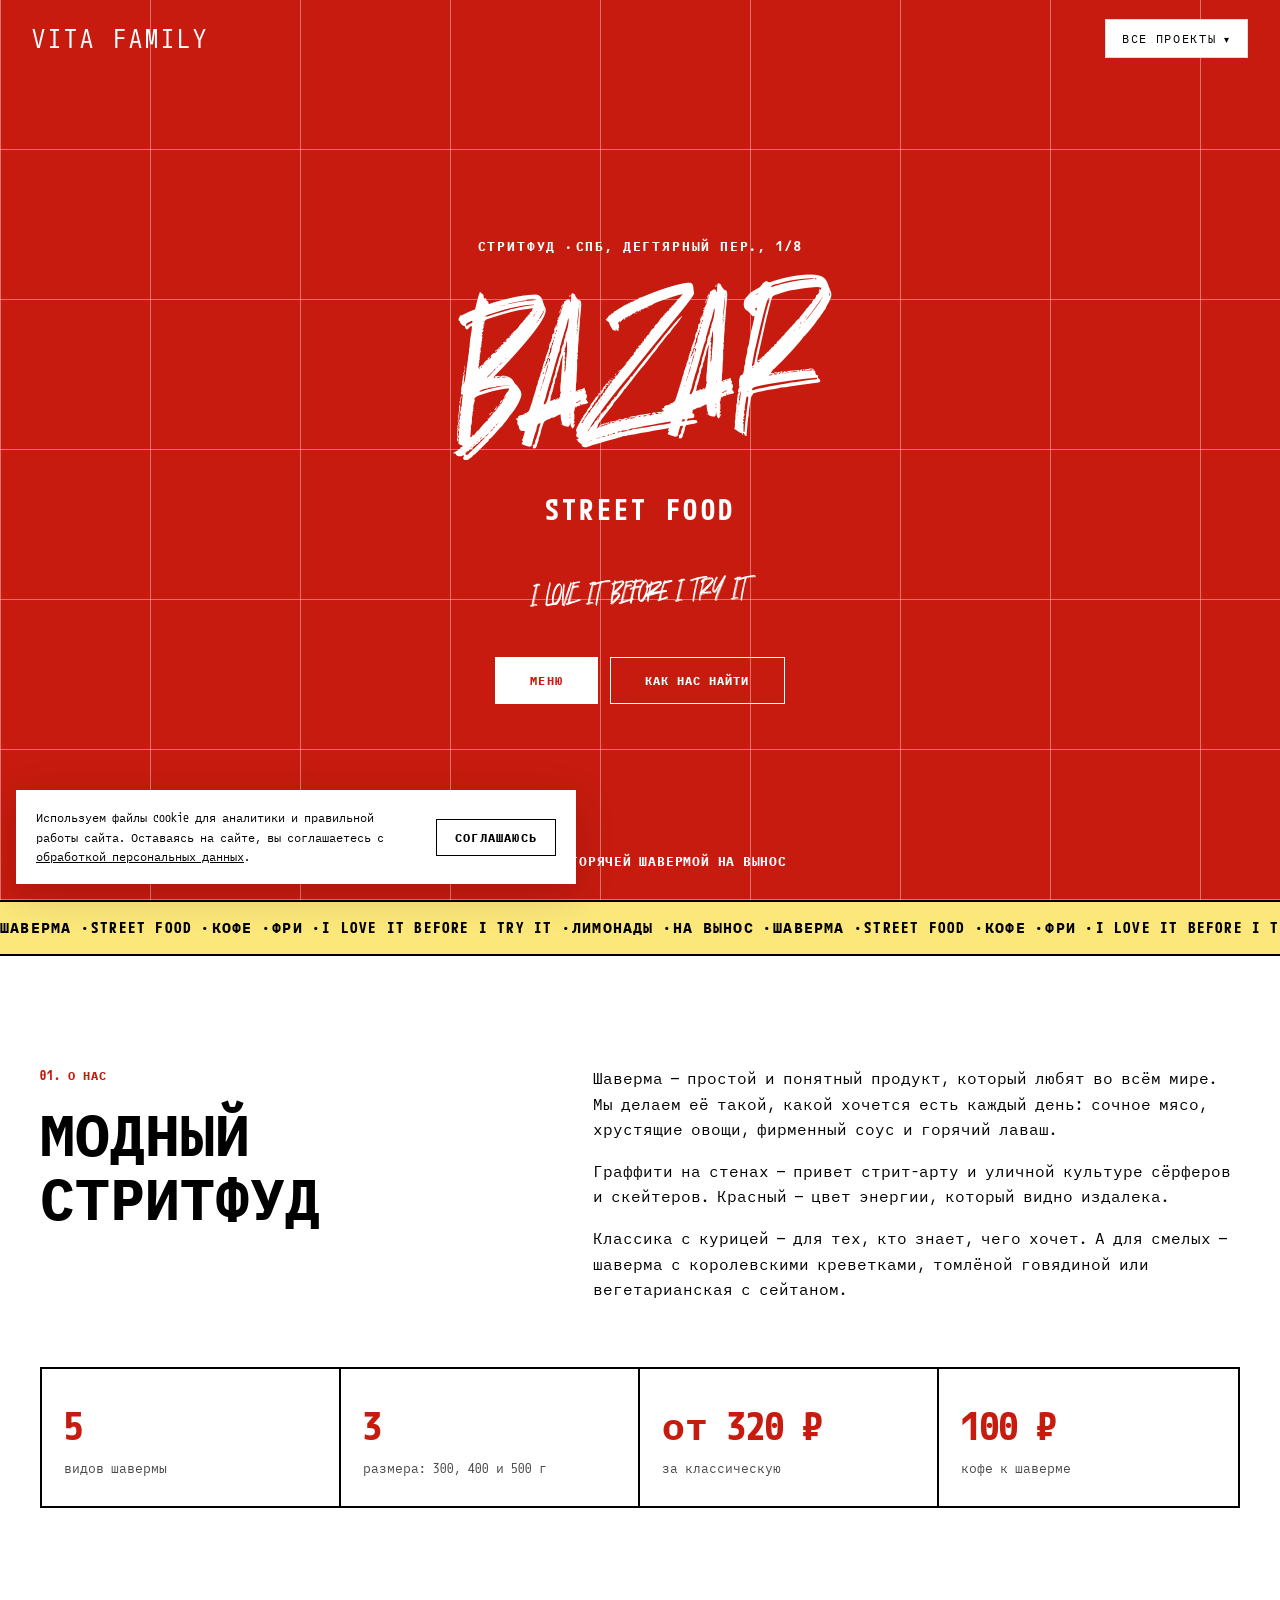
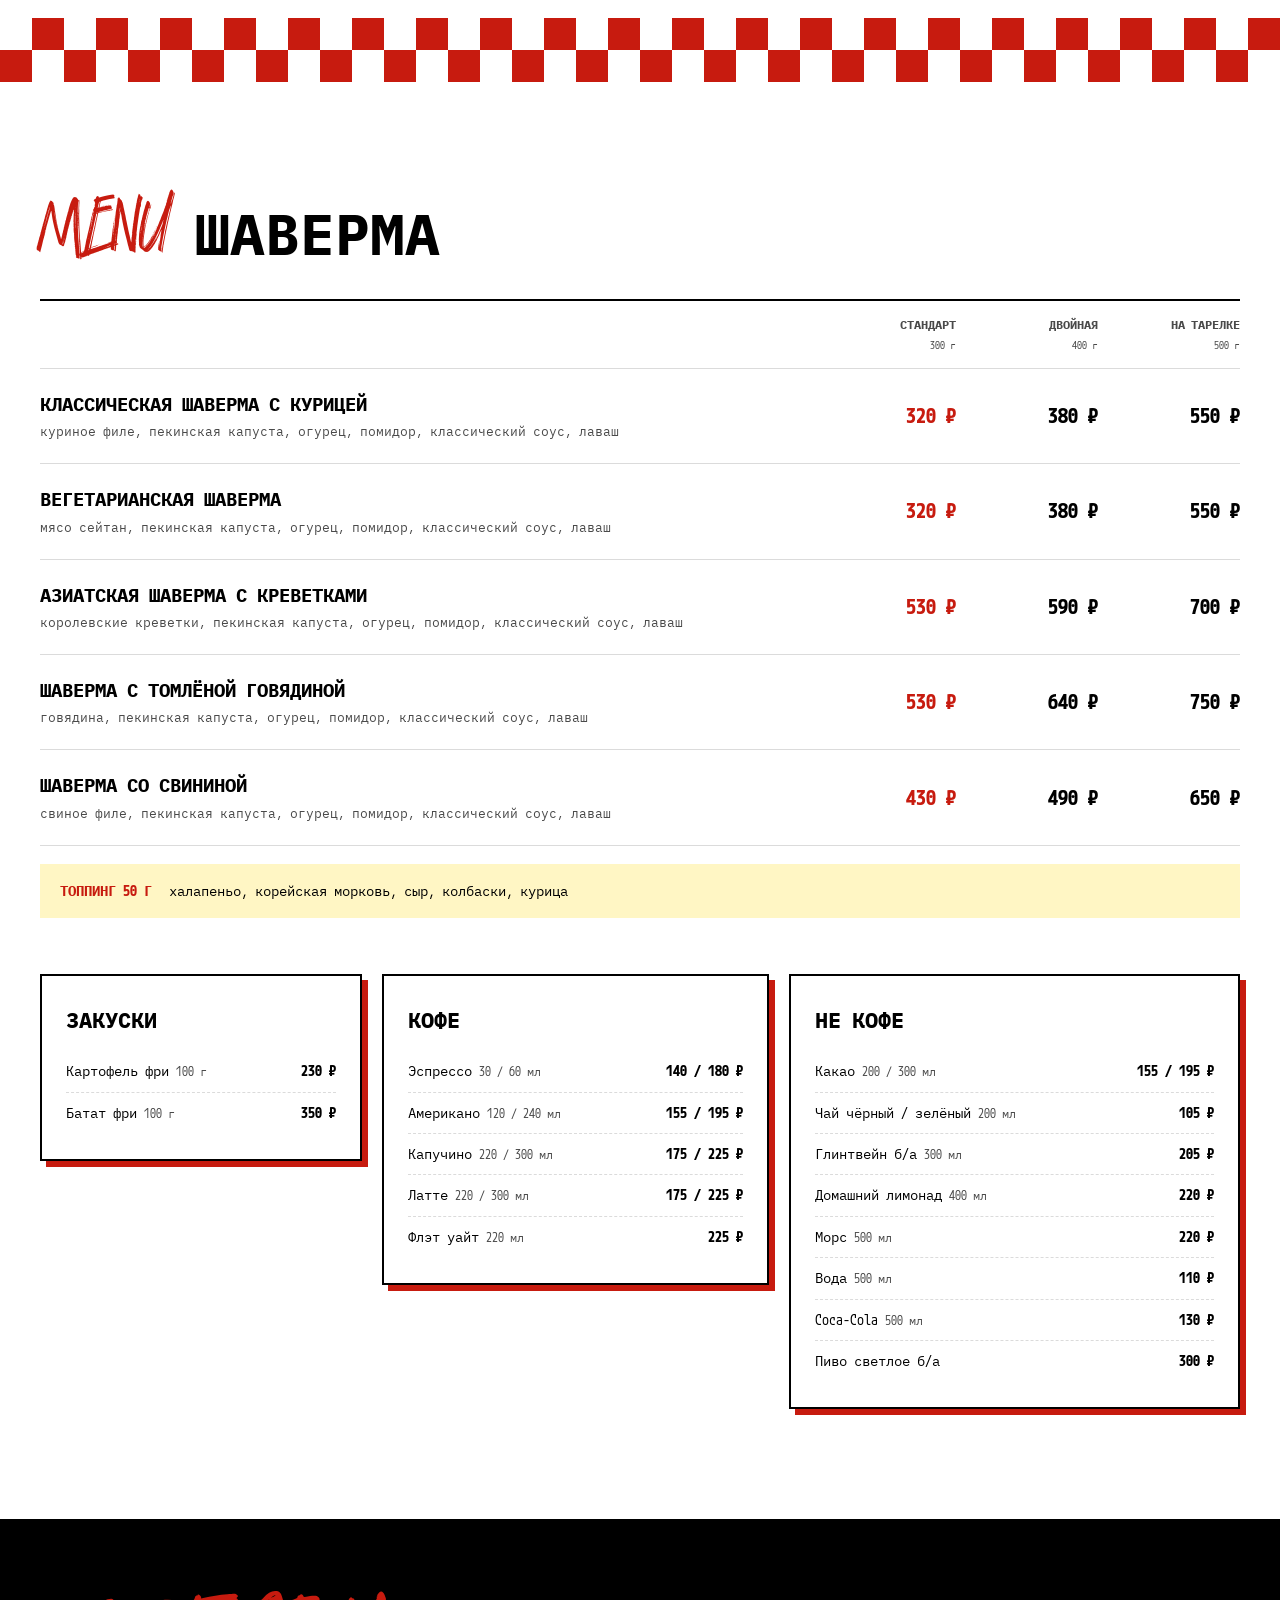
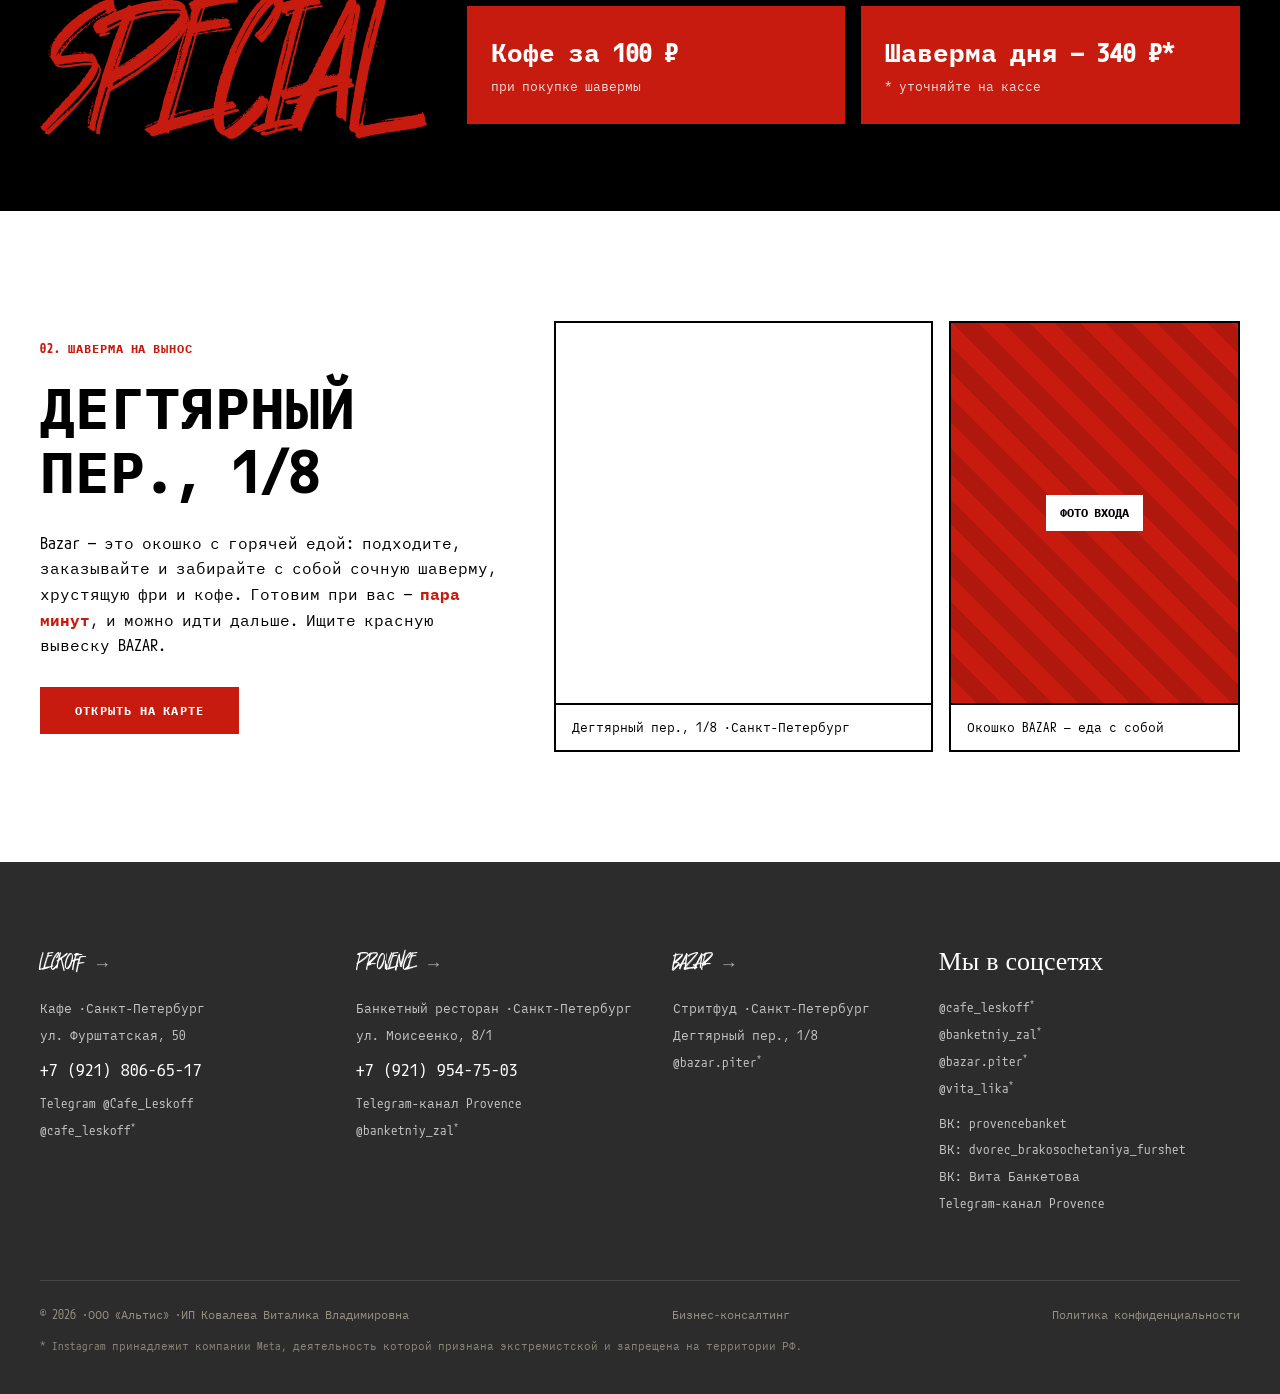
==== commit bc87c664: "Add files via upload" ====
--- a/bazar.html
+++ b/bazar.html
@@ -33,6 +33,7 @@
           <a href="leskoff.html">Leckoff · кафе</a>
           <a href="provence.html">Provence · банкетный зал</a>
           <a href="bazar.html">Bazar · стритфуд</a>
+          <a href="consulting.html">Бизнес-консалтинг</a>
         </div>
       </div>
     </nav>
@@ -244,6 +245,7 @@
       </div>
       <div class="footer__bottom">
         <span>© 2026 · ООО «Альтис» · ИП Ковалева Виталика Владимировна</span>
+        <a href="consulting.html">Бизнес-консалтинг</a>
         <a href="privacy.html">Политика конфиденциальности</a>
       </div>
       <p class="footer__note">* Instagram принадлежит компании Meta, деятельность которой признана экстремистской и запрещена на территории РФ.</p>
--- a/styles.css
+++ b/styles.css
@@ -1144,3 +1144,105 @@
 @media (max-width: 900px) { .vh__media { margin-top: 64px; min-height: 52vh; } }
 .vh--leckoff .vh__media { background-position: center 62%; }
 .vh--provence .vh__media { background-position: 40% 75%; }
+
+
+/* =====================================================================
+   Главная: все проекты карточками
+   ===================================================================== */
+.cards { display: grid; grid-template-columns: repeat(4, 1fr); gap: 10px; height: 100vh; padding: 86px 10px 10px; background: var(--bg); }
+.card { position: relative; overflow: hidden; display: flex; align-items: flex-end; color: #fff; isolation: isolate; border-radius: 4px; }
+.card__bg { position: absolute; inset: 0; z-index: -2; background: var(--img) center / cover no-repeat; transition: transform 1s ease; }
+.card::after { content: ""; position: absolute; inset: 0; z-index: -1; background: linear-gradient(to top, rgba(0,0,0,.72), rgba(0,0,0,.05) 62%); }
+.card:hover .card__bg { transform: scale(1.06); }
+.card__body { display: flex; flex-direction: column; gap: 6px; padding: 30px 26px; width: 100%; }
+.card__cat { font-size: 11px; letter-spacing: .22em; text-transform: uppercase; opacity: .85; }
+.card__name { font-weight: 400; font-size: clamp(30px, 2.8vw, 46px); line-height: 1.05; text-transform: uppercase; letter-spacing: .04em; margin: 4px 0 2px; }
+.card__name--brush { font-family: "Respawn", "Permanent Marker", cursive; text-transform: none; transform: rotate(-4deg); transform-origin: left; font-size: clamp(40px, 3.6vw, 60px); }
+.card__addr { font-size: 13px; opacity: .8; }
+.card__go { margin-top: 14px; font-size: 11px; letter-spacing: .2em; text-transform: uppercase; opacity: .7; transition: opacity .2s, transform .2s; }
+.card:hover .card__go { opacity: 1; transform: translateX(4px); }
+.card--bazar::after { background: linear-gradient(to top, rgba(0,0,0,.35), transparent 60%); }
+.card--consult .card__name { text-transform: none; font-size: clamp(30px, 2.6vw, 42px); }
+.index-page .header { color: var(--ink); }
+@media (max-width: 900px) {
+  .cards { grid-template-columns: 1fr; grid-auto-rows: 1fr; height: 100svh; min-height: 560px; padding: 72px 8px 8px; gap: 8px; }
+  .card__body { padding: 16px 18px; gap: 2px; flex-direction: row; flex-wrap: wrap; align-items: baseline; column-gap: 12px; }
+  .card__cat { flex-basis: 100%; font-size: 10px; }
+  .card__name { font-size: 26px; margin: 2px 0 0; }
+
+  .card__name--brush { font-size: 32px; }
+  .card__addr { font-size: 12px; }
+  .card__go { display: none; }
+  .card::after { background: linear-gradient(to right, rgba(0,0,0,.66), rgba(0,0,0,.12)); }
+  .card { align-items: center; }
+}
+
+/* =====================================================================
+   Бизнес-консалтинг: сдержанно и дружелюбно
+   ===================================================================== */
+.theme-consult { --accent: #8A5A3C; --accent-dark: #6E4630; --accent-on-dark: #E6C9A8; --soft: #F6E7D0; }
+.theme-consult .header { color: var(--ink); }
+.cs-badge { align-self: flex-start; display: inline-flex; align-items: center; gap: 8px; padding: 7px 14px; border: 1px solid var(--line); border-radius: 999px; font-size: 12px; color: var(--muted); margin-bottom: 26px; }
+.cs-badge::before { content: ""; width: 8px; height: 8px; border-radius: 50%; background: #5E8C4A; box-shadow: 0 0 0 4px rgba(94,140,74,.15); }
+.cs-name { font-size: 13px; letter-spacing: .26em; text-transform: uppercase; color: var(--accent); margin-bottom: 14px; }
+.cs-title { font-weight: 400; font-size: clamp(44px, 5vw, 76px); line-height: 1.02; letter-spacing: .01em; }
+.cs-title span { display: block; margin-top: 14px; font-size: .42em; line-height: 1.25; color: var(--muted); letter-spacing: .02em; }
+.cs-tags { display: flex; flex-wrap: wrap; gap: 8px; margin-top: 26px; }
+.cs-tags span { padding: 7px 14px; background: var(--soft); border-radius: 999px; font-size: 13px; }
+.cs-photo { position: relative; display: flex; align-items: flex-end; justify-content: flex-start; background-position: center 30% !important; }
+.cs-photo span { margin: 20px; padding: 6px 12px; background: rgba(255,255,255,.7); font-size: 11px; letter-spacing: .2em; text-transform: uppercase; color: var(--muted); }
+.cs-photo.has-photo span { display: none; }
+.cs-ribbon { overflow: hidden; background: var(--ink); color: var(--bg); }
+.cs-ribbon__track { display: flex; width: max-content; animation: bz-marq 55s linear infinite; }
+.cs-ribbon__track span { white-space: nowrap; padding: 16px .6em 16px 0; font-size: 14px; letter-spacing: .16em; text-transform: lowercase; }
+.cs-ribbon i { font-style: normal; color: var(--accent-on-dark); margin: 0 .5em; }
+.cs-about { display: grid; grid-template-columns: 1fr 1.2fr; gap: 56px; }
+.cs-about__text p { font-size: 16px; color: var(--muted); }
+.cs-about__text p + p { margin-top: 16px; }
+.cs-projects { display: grid; grid-template-columns: repeat(3, 1fr); gap: 1px; margin-top: 56px; background: var(--line); border: 1px solid var(--line); }
+.cs-proj { display: flex; flex-direction: column; gap: 4px; padding: 28px 26px; background: var(--bg); transition: background .25s; }
+.cs-proj:hover { background: var(--card); }
+.cs-proj b { font-size: clamp(34px, 3.4vw, 48px); font-weight: 300; color: var(--accent); line-height: 1; }
+.cs-proj__name { margin-top: 10px; font-size: 18px; font-weight: 500; }
+.cs-proj span:last-child { font-size: 13px; color: var(--muted); }
+.cs-proj__name::after { content: " →"; color: var(--accent); }
+.cs-serv-sec { background: var(--card); }
+.cs-head { display: grid; grid-template-columns: 1fr 1fr; gap: 40px; align-items: end; margin-bottom: 40px; }
+.cs-servs { display: grid; grid-template-columns: repeat(3, 1fr); gap: 16px; }
+.cs-serv { display: flex; flex-direction: column; padding: 30px 28px; background: var(--bg); border: 1px solid var(--line); transition: transform .3s, box-shadow .3s; }
+.cs-serv:hover { transform: translateY(-4px); box-shadow: 0 18px 40px rgba(38,20,12,.07); }
+.cs-serv__n { font-size: 13px; color: var(--accent); letter-spacing: .1em; }
+.cs-serv h3 { margin: 10px 0 10px; font-weight: 500; font-size: 22px; }
+.cs-serv p { font-size: 14px; color: var(--muted); }
+.cs-serv ul { list-style: none; margin-top: 18px; padding-top: 14px; border-top: 1px dashed var(--line); display: grid; gap: 6px; font-size: 13px; }
+.cs-serv li::before { content: "— "; color: var(--accent); }
+.cs-who { display: grid; grid-template-columns: repeat(3, 1fr); gap: 16px; }
+.cs-who div { padding: 26px 24px; background: var(--soft); }
+.cs-who b { display: block; font-weight: 500; font-size: 18px; margin-bottom: 6px; }
+.cs-who span { font-size: 14px; color: var(--muted); }
+.cs-cta { background: var(--ink); color: var(--bg); }
+.cs-cta .eyebrow { color: var(--accent-on-dark); }
+.cs-cta p { color: rgba(255,243,223,.75); }
+.cs-cta__inner { display: grid; grid-template-columns: 1.2fr 1fr; gap: 40px; align-items: center; }
+.cs-cta__links { display: flex; flex-direction: column; gap: 12px; }
+.cs-cta__links .btn { text-align: center; }
+.cs-cta .btn--fill { background: var(--accent-on-dark); border-color: var(--accent-on-dark); color: var(--ink); }
+.cs-cta .btn--light { color: var(--bg); }
+.cs-cta .btn--light:hover { background: var(--bg); color: var(--ink); }
+@media (max-width: 900px) {
+  .cs-about, .cs-head, .cs-cta__inner { grid-template-columns: 1fr; gap: 20px; }
+  .cs-projects, .cs-servs, .cs-who { grid-template-columns: 1fr; }
+  .vh--consult .vh__media { min-height: 62vh; }
+  .vh--consult .hero__actions { grid-template-columns: 1fr 1fr !important; }
+}
+.card--consult .card__name { max-width: 8ch; } @media (max-width: 900px) { .card--consult .card__name { max-width: none; } }
+
+/* Инфо на первом экране */
+.vh__info--3 { grid-template-columns: repeat(3, auto); justify-content: start; }
+@media (max-width: 900px) { .vh__info--3 { grid-template-columns: 1fr 1fr; } }
+
+/* Кнопки пакетного предложения: одинаковая ширина при любой ширине экрана */
+.package__actions { display: grid; grid-template-columns: repeat(auto-fit, minmax(190px, 1fr)); gap: 10px; }
+.package__actions .btn { width: 100%; text-align: center; justify-content: center; padding-inline: 14px; }
+@media (max-width: 900px) { .package__actions { grid-template-columns: 1fr; } .package__actions .btn { flex: none; } }
+.format__body .btn { align-self: stretch; text-align: center; }
